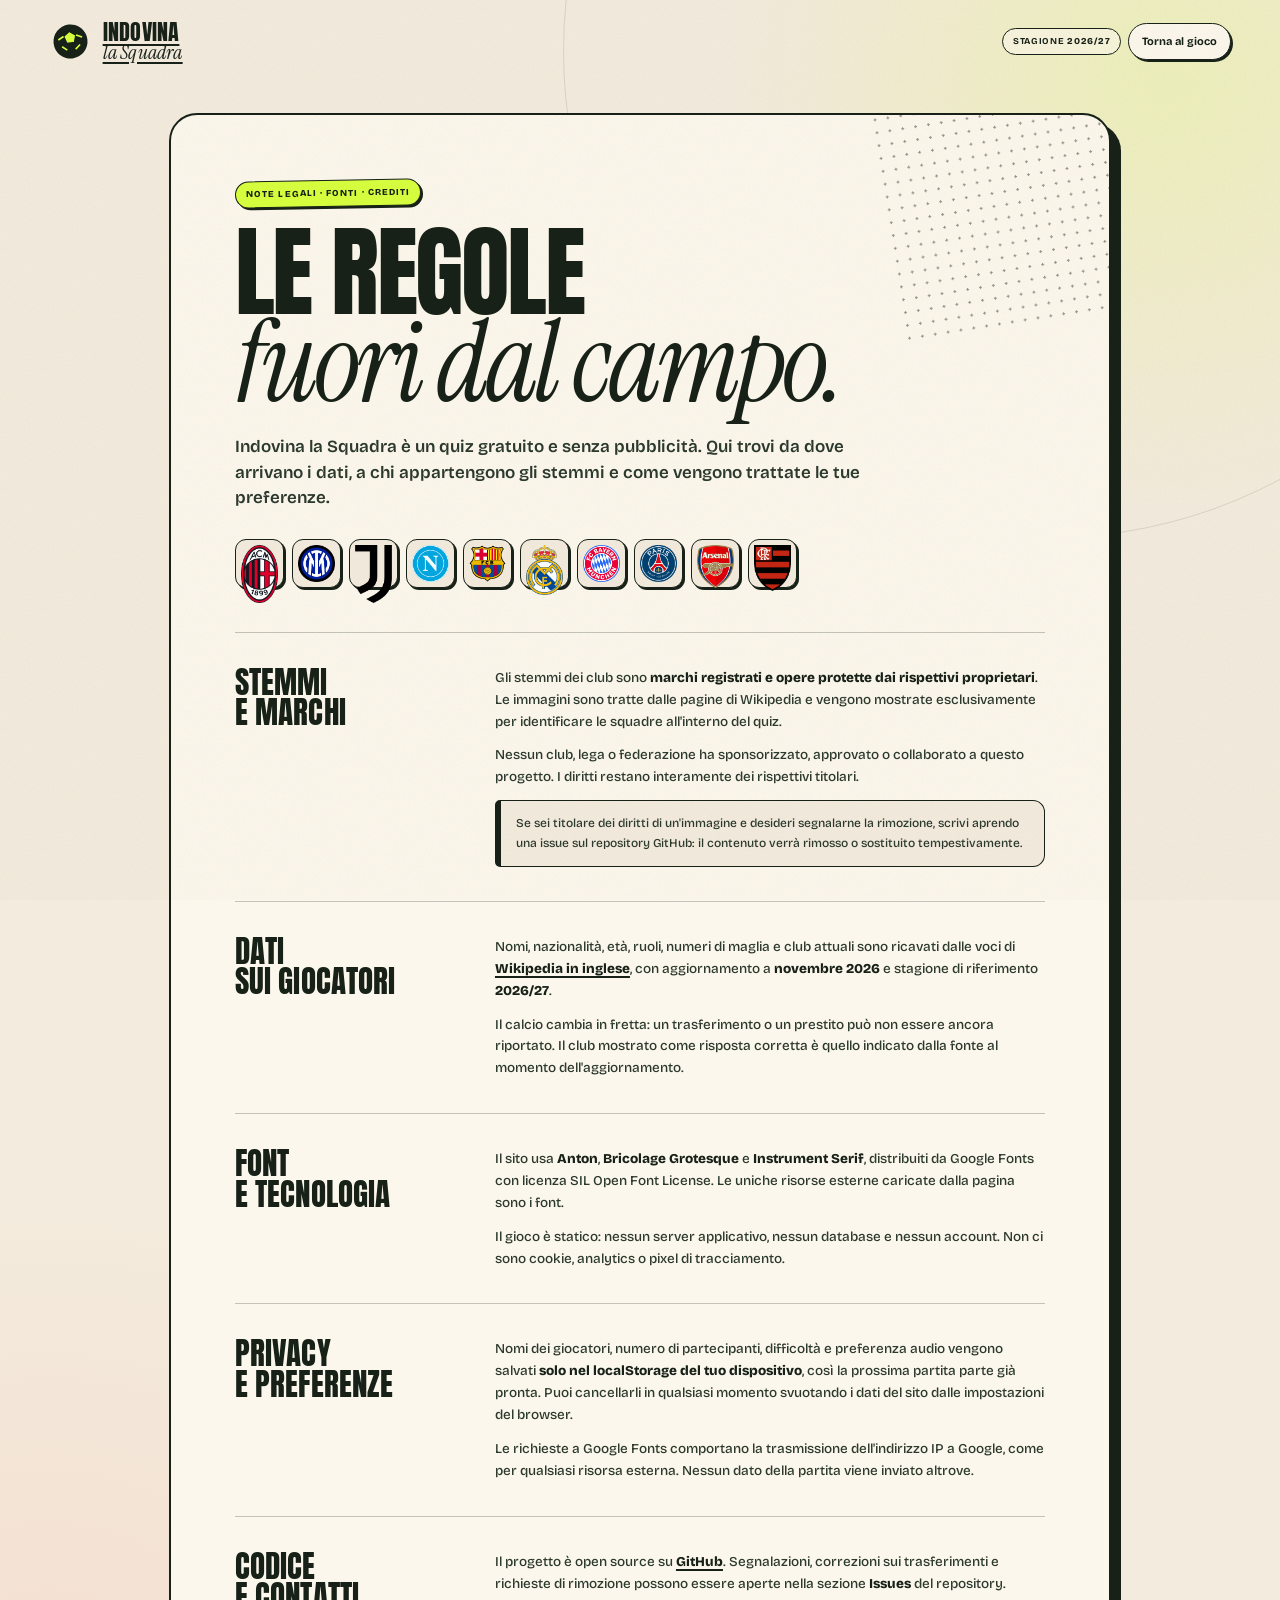
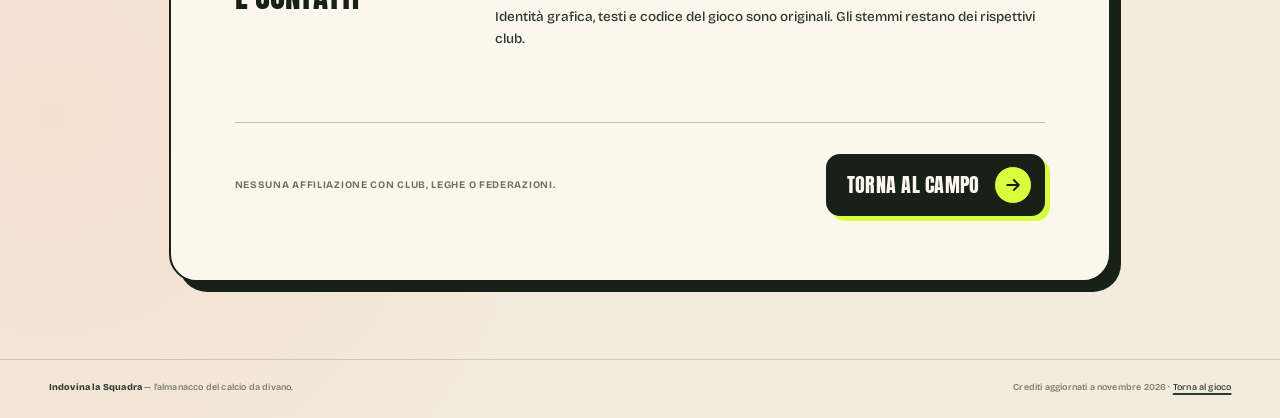
==== credits.html @ 01241806 "Rose complete, 2.901 giocatori e stemmi reali" ====
<!DOCTYPE html>
<html lang="it">
<head>
  <meta charset="utf-8">
  <meta name="viewport" content="width=device-width, initial-scale=1, viewport-fit=cover">
  <meta name="theme-color" content="#f3ebdd">
  <meta name="color-scheme" content="light">
  <meta name="description" content="Crediti, fonti e note legali di Indovina la Squadra.">
  <title>Crediti e licenze — Indovina la Squadra</title>
  <link rel="icon" href="favicon.svg" type="image/svg+xml">
  <link rel="preconnect" href="https://fonts.googleapis.com">
  <link rel="preconnect" href="https://fonts.gstatic.com" crossorigin>
  <link href="https://fonts.googleapis.com/css2?family=Anton&family=Bricolage+Grotesque:opsz,wght@12..96,400..800&family=Instrument+Serif:ital@0;1&display=swap" rel="stylesheet">
  <link rel="stylesheet" href="styles.css">
</head>
<body class="legal-page" data-screen="credits">
  <div class="app">
    <header class="topbar">
      <a class="brand" href="index.html" aria-label="Indovina la Squadra — torna al gioco">
        <span class="brand-mark" aria-hidden="true">
          <svg viewBox="0 0 48 48" fill="none">
            <circle cx="24" cy="24" r="19" fill="currentColor"/>
            <path d="M24 12.5 31 17.5 28.3 25.8H19.7L17 17.5 24 12.5Z" fill="#d8ff3e" stroke="#172117" stroke-width="1.8"/>
            <path d="m31 17.5 6.4 3.2m-3.2 8-5.5 4.5m-9.4 0L14 28.7m-3.3-8L17 17.5" stroke="#d8ff3e" stroke-width="1.8"/>
          </svg>
        </span>
        <span class="brand-wordmark">Indovina <span>la Squadra</span></span>
      </a>
      <div class="topbar-actions">
        <span class="season-chip">Stagione <strong>2026/27</strong></span>
        <a class="legal-top-link" href="index.html">Torna al gioco</a>
      </div>
    </header>

    <main class="legal-main">
      <article class="legal-sheet">
        <span class="legal-kicker">Note legali · Fonti · Crediti</span>
        <h1 class="legal-title">Le regole<br><em>fuori dal campo.</em></h1>
        <p class="legal-lede">Indovina la Squadra è un quiz gratuito e senza pubblicità. Qui trovi da dove arrivano i dati, a chi appartengono gli stemmi e come vengono trattate le tue preferenze.</p>

        <div class="legal-crests" aria-label="Alcuni degli stemmi presenti nel gioco">
          <span><img src="assets/logos/mil.png" alt="Milan" loading="lazy"></span>
          <span><img src="assets/logos/int.png" alt="Inter" loading="lazy"></span>
          <span><img src="assets/logos/juv.png" alt="Juventus" loading="lazy"></span>
          <span><img src="assets/logos/nap.png" alt="Napoli" loading="lazy"></span>
          <span><img src="assets/logos/bar.png" alt="Barcellona" loading="lazy"></span>
          <span><img src="assets/logos/rma.png" alt="Real Madrid" loading="lazy"></span>
          <span><img src="assets/logos/bay.png" alt="Bayern Monaco" loading="lazy"></span>
          <span><img src="assets/logos/psg.png" alt="Paris Saint-Germain" loading="lazy"></span>
          <span><img src="assets/logos/ars.png" alt="Arsenal" loading="lazy"></span>
          <span><img src="assets/logos/fla.png" alt="Flamengo" loading="lazy"></span>
        </div>

        <section class="legal-section">
          <h2>Stemmi<br>e marchi</h2>
          <div>
            <p>Gli stemmi dei club sono <strong>marchi registrati e opere protette dai rispettivi proprietari</strong>. Le immagini sono tratte dalle pagine di Wikipedia e vengono mostrate esclusivamente per identificare le squadre all'interno del quiz.</p>
            <p>Nessun club, lega o federazione ha sponsorizzato, approvato o collaborato a questo progetto. I diritti restano interamente dei rispettivi titolari.</p>
            <p class="legal-note">Se sei titolare dei diritti di un'immagine e desideri segnalarne la rimozione, scrivi aprendo una issue sul repository GitHub: il contenuto verrà rimosso o sostituito tempestivamente.</p>
          </div>
        </section>

        <section class="legal-section">
          <h2>Dati<br>sui giocatori</h2>
          <div>
            <p>Nomi, nazionalità, età, ruoli, numeri di maglia e club attuali sono ricavati dalle voci di <a href="https://en.wikipedia.org/" target="_blank" rel="noopener noreferrer">Wikipedia in inglese</a>, con aggiornamento a <strong>novembre 2026</strong> e stagione di riferimento <strong>2026/27</strong>.</p>
            <p>Il calcio cambia in fretta: un trasferimento o un prestito può non essere ancora riportato. Il club mostrato come risposta corretta è quello indicato dalla fonte al momento dell'aggiornamento.</p>
          </div>
        </section>

        <section class="legal-section">
          <h2>Font<br>e tecnologia</h2>
          <div>
            <p>Il sito usa <strong>Anton</strong>, <strong>Bricolage Grotesque</strong> e <strong>Instrument Serif</strong>, distribuiti da Google Fonts con licenza SIL Open Font License. Le uniche risorse esterne caricate dalla pagina sono i font.</p>
            <p>Il gioco è statico: nessun server applicativo, nessun database e nessun account. Non ci sono cookie, analytics o pixel di tracciamento.</p>
          </div>
        </section>

        <section class="legal-section">
          <h2>Privacy<br>e preferenze</h2>
          <div>
            <p>Nomi dei giocatori, numero di partecipanti, difficoltà e preferenza audio vengono salvati <strong>solo nel localStorage del tuo dispositivo</strong>, così la prossima partita parte già pronta. Puoi cancellarli in qualsiasi momento svuotando i dati del sito dalle impostazioni del browser.</p>
            <p>Le richieste a Google Fonts comportano la trasmissione dell'indirizzo IP a Google, come per qualsiasi risorsa esterna. Nessun dato della partita viene inviato altrove.</p>
          </div>
        </section>

        <section class="legal-section">
          <h2>Codice<br>e contatti</h2>
          <div>
            <p>Il progetto è open source su <a href="https://github.com/Derus000002/indovina-la-squadra" target="_blank" rel="noopener noreferrer">GitHub</a>. Segnalazioni, correzioni sui trasferimenti e richieste di rimozione possono essere aperte nella sezione <strong>Issues</strong> del repository.</p>
            <p>Identità grafica, testi e codice del gioco sono originali. Gli stemmi restano dei rispettivi club.</p>
          </div>
        </section>

        <div class="legal-back-row">
          <span class="legal-back-note">Nessuna affiliazione con club, leghe o federazioni.</span>
          <a class="primary-button legal-cta" href="index.html">
            <span>Torna al campo</span>
            <span class="button-arrow" aria-hidden="true">
              <svg viewBox="0 0 24 24" fill="none"><path d="M5 12h13M13 6l6 6-6 6" stroke="currentColor" stroke-width="2.2" stroke-linecap="round" stroke-linejoin="round"/></svg>
            </span>
          </a>
        </div>
      </article>
    </main>

    <footer class="site-footer">
      <span><strong>Indovina la Squadra</strong> — l'almanacco del calcio da divano.</span>
      <span>Crediti aggiornati a novembre 2026 · <a href="index.html">Torna al gioco</a></span>
    </footer>
  </div>
</body>
</html>
---- styles.css ----
/* =========================================================
   INDOVINA LA SQUADRA — almanacco illustrato del calcio
   ========================================================= */

:root {
  --paper: #f3ebdd;
  --paper-2: #fcf7ec;
  --paper-3: #efe4d0;
  --ink: #172117;
  --ink-soft: #2c392d;
  --muted: #6d7164;
  --lime: #d8ff3e;
  --lime-deep: #b8e326;
  --coral: #ff604d;
  --sky: #b9dcff;
  --lavender: #d8c6ff;
  --amber: #ffd36e;
  --mint: #b8efc5;
  --line: rgba(23, 33, 23, 0.16);
  --shadow: 8px 8px 0 var(--ink);
  --font-display: "Anton", "Arial Narrow", Impact, sans-serif;
  --font-body: "Bricolage Grotesque", "Trebuchet MS", sans-serif;
  --font-serif: "Instrument Serif", Georgia, serif;
  --ease-out: cubic-bezier(0.2, 0.8, 0.2, 1);
  --ease-spring: cubic-bezier(0.34, 1.56, 0.64, 1);
}

*,
*::before,
*::after {
  box-sizing: border-box;
}

html {
  scroll-behavior: smooth;
  -webkit-text-size-adjust: 100%;
}

body {
  margin: 0;
  min-width: 320px;
  min-height: 100vh;
  overflow-x: hidden;
  background:
    radial-gradient(circle at 91% 4%, rgba(216, 255, 62, 0.22), transparent 27rem),
    radial-gradient(circle at 4% 85%, rgba(255, 96, 77, 0.09), transparent 32rem),
    var(--paper);
  color: var(--ink);
  font-family: var(--font-body);
  font-size: 16px;
  line-height: 1.45;
  font-optical-sizing: auto;
  -webkit-font-smoothing: antialiased;
  text-rendering: optimizeLegibility;
}

body::before {
  content: "";
  position: fixed;
  inset: 0;
  z-index: 90;
  pointer-events: none;
  opacity: 0.15;
  mix-blend-mode: multiply;
  background-image: url("data:image/svg+xml,%3Csvg xmlns='http://www.w3.org/2000/svg' width='240' height='240'%3E%3Cfilter id='n'%3E%3CfeTurbulence type='fractalNoise' baseFrequency='.82' numOctaves='4' stitchTiles='stitch'/%3E%3C/filter%3E%3Crect width='100%25' height='100%25' filter='url(%23n)' opacity='.52'/%3E%3C/svg%3E");
}

body::after {
  content: "";
  position: fixed;
  z-index: 0;
  width: min(76vw, 1050px);
  aspect-ratio: 1;
  top: -34vw;
  right: -20vw;
  border: 1.5px solid rgba(23, 33, 23, 0.11);
  border-radius: 50%;
  pointer-events: none;
}

body[data-screen="game"] .site-footer,
body[data-screen="handoff"] .site-footer,
body[data-screen="summary"] .site-footer {
  display: none;
}

::selection {
  background: var(--lime);
  color: var(--ink);
}

button,
input {
  font: inherit;
  color: inherit;
}

button {
  cursor: pointer;
  -webkit-tap-highlight-color: transparent;
  touch-action: manipulation;
}

button:focus-visible,
input:focus-visible,
a:focus-visible,
[tabindex="0"]:focus-visible {
  outline: 3px solid var(--coral);
  outline-offset: 3px;
}

button:disabled {
  cursor: default;
}

h1,
h2,
h3,
p {
  margin: 0;
}

a {
  color: inherit;
  text-decoration-thickness: 1.5px;
  text-underline-offset: 3px;
}

svg {
  display: block;
}

.sr-only {
  position: absolute !important;
  width: 1px;
  height: 1px;
  padding: 0;
  margin: -1px;
  overflow: hidden;
  clip: rect(0, 0, 0, 0);
  white-space: nowrap;
  border: 0;
}

.app {
  position: relative;
  z-index: 1;
  display: flex;
  flex-direction: column;
  min-height: 100vh;
}

.main {
  flex: 1;
  width: 100%;
  max-width: 1380px;
  margin: 0 auto;
  padding: 0 clamp(18px, 3.8vw, 54px) 38px;
}

/* ---------------------------------------------------------
   TOP BAR
   --------------------------------------------------------- */

.topbar {
  width: 100%;
  max-width: 1380px;
  margin: 0 auto;
  padding: 20px clamp(18px, 3.8vw, 54px) 16px;
  display: flex;
  align-items: center;
  justify-content: space-between;
  gap: 18px;
}

.brand {
  display: inline-flex;
  align-items: center;
  gap: 11px;
  padding: 0;
  border: 0;
  background: none;
  text-align: left;
}

.brand-mark {
  width: 43px;
  height: 43px;
  color: var(--ink);
  transform: rotate(-7deg);
  transition: transform 0.35s var(--ease-spring);
}

.brand:hover .brand-mark {
  transform: rotate(5deg) scale(1.05);
}

.brand-wordmark {
  display: flex;
  flex-direction: column;
  font-family: var(--font-display);
  font-size: 22px;
  line-height: 0.9;
  letter-spacing: 0.01em;
  text-transform: uppercase;
}

.brand-wordmark span {
  margin-top: 2px;
  font-family: var(--font-serif);
  font-size: 20px;
  font-style: italic;
  font-weight: 400;
  letter-spacing: 0.01em;
  text-transform: none;
}

.topbar-actions {
  display: flex;
  align-items: center;
  gap: 7px;
}

.season-chip {
  padding: 6px 10px;
  border: 1.5px solid var(--ink);
  border-radius: 999px;
  background: rgba(252, 247, 236, 0.6);
  font-size: 9px;
  font-weight: 700;
  letter-spacing: 0.08em;
  text-transform: uppercase;
  white-space: nowrap;
}

.season-chip strong {
  font-weight: 800;
}

.icon-button,
.sound-button {
  min-height: 37px;
  border: 1.5px solid var(--ink);
  border-radius: 999px;
  background: var(--paper-2);
  box-shadow: 2px 2px 0 var(--ink);
  display: inline-flex;
  align-items: center;
  justify-content: center;
  gap: 6px;
  padding: 7px 11px;
  font-size: 11px;
  font-weight: 700;
  transition: transform 0.18s var(--ease-out), box-shadow 0.18s var(--ease-out), background 0.18s;
}

.icon-button:hover,
.sound-button:hover {
  background: var(--lime);
  transform: translate(-1px, -1px);
  box-shadow: 3px 3px 0 var(--ink);
}

.icon-button:active,
.sound-button:active {
  transform: translate(1px, 1px);
  box-shadow: 1px 1px 0 var(--ink);
}

.icon-button svg,
.sound-icon svg {
  width: 19px;
  height: 19px;
}

.sound-icon {
  display: inline-flex;
}

.sound-slash {
  display: none;
}

.sound-button.is-muted {
  color: var(--muted);
  background: var(--paper-3);
}

.sound-button.is-muted .sound-waves {
  display: none;
}

.sound-button.is-muted .sound-slash {
  display: block;
}

/* ---------------------------------------------------------
   SCREENS
   --------------------------------------------------------- */

.screen {
  display: none;
}

.screen.is-active {
  display: block;
  animation: screenIn 0.42s var(--ease-out) both;
}

/* ---------------------------------------------------------
   SETUP / HERO
   --------------------------------------------------------- */

.setup-grid {
  display: grid;
  grid-template-columns: minmax(0, 1fr) minmax(440px, 505px);
  gap: clamp(36px, 5.5vw, 88px);
  align-items: start;
  padding-top: clamp(8px, 2.6vh, 30px);
}

.hero {
  min-width: 0;
  padding-top: 2px;
}

.hero-kicker {
  display: flex;
  align-items: center;
  flex-wrap: wrap;
  gap: 9px;
  margin-bottom: clamp(20px, 3vh, 34px);
  font-size: 10px;
  font-weight: 800;
  line-height: 1.2;
  letter-spacing: 0.14em;
  text-transform: uppercase;
}

.live-dot {
  width: 8px;
  height: 8px;
  flex: none;
  border: 1px solid var(--ink);
  border-radius: 50%;
  background: var(--coral);
  box-shadow: 0 0 0 4px rgba(255, 96, 77, 0.16);
  animation: livePulse 2.2s ease-in-out infinite;
}

.hero-edition {
  margin-left: 4px;
  padding: 4px 6px;
  border-radius: 4px;
  background: var(--ink);
  color: var(--paper);
  font-size: 8px;
  letter-spacing: 0.11em;
}

.hero-title {
  position: relative;
  z-index: 1;
  font-family: var(--font-display);
  font-size: clamp(68px, 9.2vw, 145px);
  font-weight: 400;
  line-height: 0.79;
  letter-spacing: -0.018em;
  text-transform: uppercase;
}

.hero-line {
  display: block;
  width: fit-content;
}

.hero-line--two {
  margin-left: clamp(8px, 1.7vw, 24px);
}

.hero-line em {
  position: relative;
  display: inline-block;
  margin-right: 0.04em;
  font-family: var(--font-serif);
  font-size: 0.58em;
  font-style: italic;
  font-weight: 400;
  line-height: 0.7;
  letter-spacing: -0.045em;
  text-transform: lowercase;
  transform: rotate(-5deg) translateY(-0.04em);
}

.highlight-word {
  position: relative;
  z-index: 0;
  display: inline-block;
}

.highlight-word::after {
  content: "";
  position: absolute;
  z-index: -1;
  left: -0.02em;
  right: -0.05em;
  bottom: 0.015em;
  height: 0.21em;
  border-radius: 2px;
  background: var(--lime);
  transform: rotate(-1.2deg);
}

.hero-desc {
  max-width: 590px;
  margin-top: clamp(25px, 3.7vh, 42px);
  color: var(--ink-soft);
  font-size: clamp(16px, 1.35vw, 19px);
  line-height: 1.48;
  text-wrap: pretty;
}

.hero-desc strong {
  font-weight: 800;
  color: var(--ink);
  background: linear-gradient(transparent 62%, rgba(216, 255, 62, 0.75) 0);
}

.hero-collage {
  position: relative;
  display: flex;
  align-items: center;
  gap: clamp(14px, 2.5vw, 30px);
  min-height: 338px;
  margin-top: clamp(32px, 4.5vh, 54px);
}

.sticker-stack {
  position: relative;
  flex: none;
  width: clamp(280px, 26vw, 328px);
  height: 326px;
}

.stack-card {
  position: absolute;
  width: 198px;
  filter: drop-shadow(0 16px 18px rgba(23, 33, 23, 0.09));
}

.stack-card .player-sticker {
  box-shadow: 5px 5px 0 var(--ink);
  border-radius: 14px;
}

.stack-card--back-left {
  z-index: 1;
  top: 49px;
  left: 0;
  width: 157px;
  transform: rotate(-9deg);
  animation: floatBackLeft 7.5s ease-in-out infinite;
}

.stack-card--back-right {
  z-index: 2;
  top: 5px;
  right: 0;
  width: 148px;
  transform: rotate(10deg);
  animation: floatBackRight 8.5s ease-in-out infinite;
}

.stack-card--front {
  z-index: 3;
  top: 25px;
  left: 77px;
  width: 202px;
  transform: rotate(4deg);
  animation: floatFront 6.5s ease-in-out infinite;
}

.stack-card .sticker-meta {
  display: none;
}

.hero-collage-side {
  display: flex;
  flex-direction: column;
  align-items: flex-start;
  gap: 16px;
  min-width: 0;
}

.scribble-sticker {
  display: flex;
  align-items: center;
  gap: 9px;
  padding: 9px 12px;
  border: 2px solid var(--ink);
  border-radius: 10px;
  background: var(--lime);
  box-shadow: 4px 4px 0 var(--ink);
  font-size: 10px;
  font-weight: 700;
  line-height: 1.15;
  letter-spacing: 0.02em;
  text-transform: uppercase;
  transform: rotate(-2.5deg);
}

.scribble-time {
  font-family: var(--font-display);
  font-size: 28px;
  font-weight: 400;
  line-height: 0.8;
  color: var(--ink);
}

.hero-quote {
  position: relative;
  max-width: 235px;
  padding-left: 17px;
  border-left: 1.5px solid var(--ink);
}

.quote-mark {
  position: absolute;
  top: -7px;
  left: 2px;
  font-family: var(--font-serif);
  font-size: 26px;
  line-height: 1;
}

.hero-quote p {
  font-family: var(--font-serif);
  font-size: 21px;
  font-style: italic;
  line-height: 1.08;
  letter-spacing: -0.01em;
}

.hero-counts {
  display: flex;
  flex-wrap: wrap;
  gap: 14px 17px;
  margin-top: 2px;
}

.hero-counts div {
  display: flex;
  flex-direction: column;
  gap: 1px;
}

.hero-counts strong {
  font-family: var(--font-display);
  font-size: 25px;
  font-weight: 400;
  line-height: 0.9;
}

.hero-counts span {
  color: var(--muted);
  font-size: 8px;
  font-weight: 700;
  letter-spacing: 0.13em;
  text-transform: uppercase;
}

/* ---------------------------------------------------------
   TICKET / SETUP FORM
   --------------------------------------------------------- */

.ticket-shell {
  position: relative;
  padding-top: 18px;
  max-width: 505px;
  justify-self: end;
  width: 100%;
}

.ticket-ribbon {
  position: absolute;
  z-index: 5;
  top: 0;
  left: 25px;
  padding: 6px 12px;
  border: 2px solid var(--ink);
  border-radius: 4px;
  background: var(--lime);
  box-shadow: 3px 3px 0 var(--ink);
  font-size: 9px;
  font-weight: 800;
  letter-spacing: 0.12em;
  line-height: 1;
  text-transform: uppercase;
  transform: rotate(-2.6deg);
}

.tape {
  position: absolute;
  z-index: 6;
  top: 18px;
  right: 23px;
  width: 75px;
  height: 23px;
  opacity: 0.82;
  background: repeating-linear-gradient(
    45deg,
    rgba(216, 198, 255, 0.92) 0 5px,
    rgba(245, 237, 255, 0.78) 5px 10px
  );
  transform: rotate(5deg);
  clip-path: polygon(3% 0, 100% 6%, 97% 100%, 0 94%);
}

.ticket {
  position: relative;
  overflow: hidden;
  border: 2px solid var(--ink);
  border-radius: 22px;
  background: var(--paper-2);
  box-shadow: 10px 10px 0 var(--ink);
}

.ticket-head {
  display: flex;
  justify-content: space-between;
  align-items: center;
  gap: 14px;
  padding: 17px 24px 16px;
  background: var(--ink);
  color: var(--paper-2);
}

.ticket-overline {
  display: block;
  color: var(--lime);
  font-size: 8px;
  font-weight: 800;
  letter-spacing: 0.18em;
  line-height: 1;
  text-transform: uppercase;
}

.ticket-title {
  display: block;
  margin-top: 3px;
  font-family: var(--font-display);
  font-size: 27px;
  line-height: 0.95;
  letter-spacing: 0.01em;
  text-transform: uppercase;
}

.ticket-serial {
  display: flex;
  flex-direction: column;
  align-items: flex-end;
  gap: 5px;
  color: rgba(252, 247, 236, 0.72);
  font-size: 8px;
  font-weight: 700;
  letter-spacing: 0.08em;
  text-align: right;
  text-transform: uppercase;
}

.ticket-serial b {
  color: var(--paper-2);
  font-weight: 800;
}

.mini-barcode {
  width: 78px;
  height: 23px;
  color: var(--lime);
}

.setup-form {
  padding: 20px 24px 16px;
}

.ticket-section {
  margin-bottom: 17px;
}

.ticket-section:last-of-type {
  margin-bottom: 0;
}

.count-section {
  display: flex;
  align-items: center;
  justify-content: space-between;
  gap: 14px;
  padding: 12px 14px;
  border: 1.5px solid var(--line);
  border-radius: 13px;
  background: var(--paper);
}

.field-label {
  display: block;
  font-size: 10px;
  font-weight: 800;
  letter-spacing: 0.1em;
  line-height: 1.2;
  text-transform: uppercase;
}

.field-hint {
  margin-top: 4px;
  color: var(--muted);
  font-size: 11px;
  line-height: 1.3;
}

.field-heading {
  display: flex;
  align-items: baseline;
  justify-content: space-between;
  gap: 10px;
  margin-bottom: 8px;
}

.field-note {
  color: var(--muted);
  font-size: 9px;
  font-weight: 600;
  line-height: 1.2;
  text-align: right;
}

.stepper {
  display: flex;
  align-items: center;
  gap: 8px;
  flex: none;
}

.stepper-btn {
  display: grid;
  place-items: center;
  width: 35px;
  height: 35px;
  border: 1.5px solid var(--ink);
  border-radius: 9px;
  background: var(--paper-2);
  box-shadow: 2px 2px 0 var(--ink);
  font-family: var(--font-body);
  font-size: 21px;
  font-weight: 500;
  line-height: 1;
  transition: transform 0.15s, box-shadow 0.15s, background 0.15s;
}

.stepper-btn:hover {
  background: var(--lime);
  transform: translate(-1px, -1px);
  box-shadow: 3px 3px 0 var(--ink);
}

.stepper-btn:active {
  transform: translate(1px, 1px);
  box-shadow: 1px 1px 0 var(--ink);
}

.stepper-btn:disabled {
  opacity: 0.34;
  box-shadow: 1px 1px 0 var(--ink);
}

.stepper-value {
  min-width: 31px;
  font-family: var(--font-display);
  font-size: 37px;
  font-weight: 400;
  line-height: 0.8;
  text-align: center;
}

.name-grid {
  display: grid;
  grid-template-columns: 1fr 1fr;
  gap: 7px;
}

.name-field {
  position: relative;
  display: block;
  min-width: 0;
}

.name-badge {
  position: absolute;
  z-index: 1;
  top: 50%;
  left: 8px;
  display: grid;
  place-items: center;
  width: 25px;
  height: 25px;
  border: 1.5px solid var(--ink);
  border-radius: 50%;
  background: var(--pc, var(--lime));
  font-family: var(--font-display);
  font-size: 11px;
  line-height: 1;
  transform: translateY(-50%);
  pointer-events: none;
}

.name-input {
  width: 100%;
  height: 40px;
  padding: 0 10px 0 40px;
  border: 1.5px solid var(--ink);
  border-radius: 9px;
  background: var(--paper);
  font-size: 13px;
  font-weight: 600;
  transition: background 0.16s, box-shadow 0.16s;
}

.name-input:hover {
  background: #f7f2e5;
}

.name-input:focus {
  outline: none;
  background: var(--paper-2);
  box-shadow: 0 0 0 3px var(--lime);
}

.name-input::placeholder {
  color: var(--muted);
  font-weight: 400;
}

.segmented {
  display: grid;
  grid-template-columns: repeat(3, 1fr);
  overflow: hidden;
  border: 1.5px solid var(--ink);
  border-radius: 10px;
  background: var(--paper);
}

.segment {
  display: flex;
  flex-direction: column;
  align-items: center;
  justify-content: center;
  gap: 1px;
  min-height: 49px;
  padding: 6px 4px;
  border: 0;
  border-right: 1.5px solid var(--line);
  background: transparent;
  transition: background 0.16s, color 0.16s;
}

.segment:last-child {
  border-right: 0;
}

.segment strong {
  font-family: var(--font-display);
  font-size: 21px;
  font-weight: 400;
  line-height: 0.9;
}

.segment span {
  font-size: 8px;
  font-weight: 700;
  letter-spacing: 0.08em;
  text-transform: uppercase;
}

.segment:hover {
  background: rgba(216, 255, 62, 0.48);
}

.segment[aria-pressed="true"] {
  background: var(--ink);
  color: var(--paper-2);
}

.segment[aria-pressed="true"] strong {
  color: var(--lime);
}

.difficulty-grid {
  display: grid;
  grid-template-columns: repeat(3, 1fr);
  gap: 7px;
}

.difficulty-card {
  display: flex;
  flex-direction: column;
  align-items: flex-start;
  gap: 3px;
  min-height: 74px;
  padding: 9px 9px 8px;
  border: 1.5px solid var(--ink);
  border-radius: 10px;
  background: var(--paper);
  text-align: left;
  transition: transform 0.15s, box-shadow 0.15s, background 0.15s;
}

.difficulty-card:hover {
  background: #f8f2e4;
  transform: translateY(-1px);
}

.difficulty-card strong {
  font-size: 13px;
  font-weight: 800;
  line-height: 1.1;
}

.difficulty-desc {
  color: var(--muted);
  font-size: 9.5px;
  font-weight: 500;
  line-height: 1.2;
}

.difficulty-bars {
  display: flex;
  gap: 2px;
  align-items: flex-end;
  height: 7px;
  margin-bottom: 2px;
}

.difficulty-bars i {
  display: block;
  width: 7px;
  border: 1px solid var(--ink);
  border-radius: 1px;
  background: transparent;
}

.difficulty-bars i:nth-child(1) {
  height: 4px;
}

.difficulty-bars i:nth-child(2) {
  height: 6px;
}

.difficulty-bars i:nth-child(3) {
  height: 8px;
}

.difficulty-card[data-difficulty="facile"] .difficulty-bars i:nth-child(1),
.difficulty-card[data-difficulty="medio"] .difficulty-bars i:nth-child(-n + 2),
.difficulty-card[data-difficulty="esperto"] .difficulty-bars i {
  background: var(--ink);
}

.difficulty-card[data-difficulty="facile"][aria-pressed="true"] {
  background: var(--sky);
}

.difficulty-card[data-difficulty="medio"][aria-pressed="true"] {
  background: var(--amber);
}

.difficulty-card[data-difficulty="esperto"][aria-pressed="true"] {
  background: var(--coral);
}

.difficulty-card[aria-pressed="true"] {
  transform: translate(-1px, -1px);
  box-shadow: 3px 3px 0 var(--ink);
}

.difficulty-card[aria-pressed="true"] .difficulty-desc {
  color: var(--ink-soft);
}

.tear-line {
  position: relative;
  margin: 18px -24px 17px;
  border-top: 1.5px dashed rgba(23, 33, 23, 0.34);
  text-align: center;
}

.tear-line span {
  position: relative;
  top: -8px;
  display: inline-block;
  padding: 0 9px;
  background: var(--paper-2);
  color: rgba(23, 33, 23, 0.48);
  font-size: 13px;
}

.start-button {
  display: flex;
  align-items: center;
  justify-content: space-between;
  gap: 16px;
  width: 100%;
  min-height: 62px;
  padding: 10px 11px 10px 18px;
  border: 2px solid var(--ink);
  border-radius: 13px;
  background: var(--ink);
  color: var(--paper-2);
  box-shadow: 5px 5px 0 var(--lime);
  text-align: left;
  transition: transform 0.2s var(--ease-out), box-shadow 0.2s var(--ease-out);
}

.start-button:hover {
  transform: translate(-2px, -2px);
  box-shadow: 8px 8px 0 var(--lime);
}

.start-button:active {
  transform: translate(1px, 1px);
  box-shadow: 3px 3px 0 var(--lime);
}

.start-button-copy {
  display: flex;
  flex-direction: column;
  gap: 2px;
}

.start-button-kicker {
  color: rgba(252, 247, 236, 0.58);
  font-size: 8px;
  font-weight: 700;
  letter-spacing: 0.13em;
  line-height: 1;
  text-transform: uppercase;
}

.start-button-label {
  font-family: var(--font-display);
  font-size: 25px;
  font-weight: 400;
  line-height: 1;
  letter-spacing: 0.015em;
  text-transform: uppercase;
}

.start-button-arrow {
  display: grid;
  place-items: center;
  width: 42px;
  height: 42px;
  flex: none;
  border: 1.5px solid var(--ink);
  border-radius: 50%;
  background: var(--lime);
  color: var(--ink);
  transition: transform 0.25s var(--ease-spring);
}

.start-button-arrow svg {
  width: 21px;
  height: 21px;
}

.start-button:hover .start-button-arrow {
  transform: translateX(3px) rotate(-4deg);
}

.setup-summary {
  display: flex;
  align-items: center;
  justify-content: space-between;
  gap: 10px;
  margin-top: 12px;
  color: var(--muted);
  font-size: 9px;
  font-weight: 600;
  letter-spacing: 0.035em;
  text-transform: uppercase;
}

.summary-season b {
  color: var(--ink-soft);
  font-weight: 800;
}

/* ---------------------------------------------------------
   TICKER
   --------------------------------------------------------- */

.ticker {
  width: 100vw;
  margin: clamp(38px, 6vh, 70px) calc(50% - 50vw) -38px;
  overflow: hidden;
  border-top: 2px solid var(--ink);
  border-bottom: 2px solid var(--ink);
  background: var(--ink);
  color: var(--paper-2);
  transform: rotate(-0.6deg);
}

.ticker-track {
  display: flex;
  width: max-content;
  animation: tickerMove 34s linear infinite;
}

.ticker:hover .ticker-track {
  animation-play-state: paused;
}

.ticker-track span {
  padding: 10px 0;
  font-family: var(--font-display);
  font-size: 13px;
  font-weight: 400;
  letter-spacing: 0.07em;
  white-space: nowrap;
  text-transform: uppercase;
}

.ticker-track b {
  padding: 0 12px;
  color: var(--lime);
  font-weight: 400;
}

/* ---------------------------------------------------------
   PLAYER STICKER (figurina)
   --------------------------------------------------------- */

.player-sticker {
  position: relative;
  container-type: inline-size;
  display: flex;
  flex-direction: column;
  width: 100%;
  aspect-ratio: 3 / 4;
  padding: 11px 17px 11px 11px;
  overflow: hidden;
  isolation: isolate;
  border: 2px solid var(--ink);
  border-radius: 16px;
  background: var(--pc, var(--sky));
  box-shadow: 7px 7px 0 var(--ink);
  color: var(--ink);
}

.player-sticker::before {
  content: "";
  position: absolute;
  inset: 0;
  z-index: -1;
  opacity: 0.58;
  background-image: radial-gradient(circle, rgba(23, 33, 23, 0.18) 0.75px, transparent 0.85px);
  background-size: 6px 6px;
  mix-blend-mode: multiply;
  pointer-events: none;
}

.player-sticker::after {
  content: "";
  position: absolute;
  z-index: -1;
  width: 64cqw;
  height: 64cqw;
  border: 1.5px solid rgba(23, 33, 23, 0.23);
  border-radius: 50%;
  top: 18%;
  left: -23%;
  pointer-events: none;
}

.sticker-edge {
  position: absolute;
  z-index: 4;
  top: 0;
  right: 0;
  bottom: 0;
  width: 10px;
  border-left: 2px solid var(--ink);
  background: linear-gradient(
    to bottom,
    var(--club-a, var(--ink)) 0 50%,
    var(--club-b, var(--paper-2)) 50% 100%
  );
}

.sticker-top {
  position: relative;
  z-index: 2;
  display: flex;
  align-items: center;
  justify-content: space-between;
  gap: 5px;
  min-width: 0;
}

.sticker-flag {
  max-width: 67%;
  overflow: hidden;
  padding: 3px 7px;
  border-radius: 999px;
  background: var(--ink);
  color: var(--paper-2);
  font-size: clamp(7px, 3.8cqw, 9.5px);
  font-weight: 700;
  line-height: 1.1;
  letter-spacing: 0.025em;
  white-space: nowrap;
  text-overflow: ellipsis;
}

.sticker-fig {
  flex: none;
  padding: 2px 4px;
  border: 1px solid var(--ink);
  border-radius: 3px;
  background: rgba(252, 247, 236, 0.47);
  font-size: clamp(6px, 3.2cqw, 8px);
  font-weight: 800;
  letter-spacing: 0.06em;
  white-space: nowrap;
}

.sticker-stage {
  position: relative;
  z-index: 1;
  display: grid;
  place-items: center;
  flex: 1;
  min-height: 0;
}

.sticker-ghost-num {
  position: absolute;
  inset: 0;
  display: grid;
  place-items: center;
  color: transparent;
  font-family: var(--font-display);
  font-size: 74cqw;
  line-height: 0.72;
  letter-spacing: -0.07em;
  -webkit-text-stroke: 1.5px rgba(23, 33, 23, 0.21);
  transform: translate(3%, 5%);
  user-select: none;
}

.sticker-initials {
  position: relative;
  z-index: 2;
  font-family: var(--font-display);
  font-size: 39cqw;
  font-weight: 400;
  line-height: 0.72;
  letter-spacing: -0.06em;
  text-indent: -0.06em;
  color: var(--ink);
  text-shadow: 3px 3px 0 rgba(252, 247, 236, 0.38);
  transform: translateY(-3%);
  user-select: none;
}

.sticker-stars {
  position: absolute;
  z-index: 3;
  bottom: 3px;
  left: 1px;
  padding: 2px 4px;
  border: 1px solid rgba(23, 33, 23, 0.7);
  border-radius: 3px;
  background: rgba(252, 247, 236, 0.55);
  font-size: clamp(7px, 3.5cqw, 10px);
  line-height: 1;
  letter-spacing: 0.09em;
}

.sticker-bottom {
  position: relative;
  z-index: 2;
  min-width: 0;
  padding-top: 6px;
  border-top: 2px solid var(--ink);
}

.sticker-first {
  overflow: hidden;
  font-family: var(--font-serif);
  font-size: clamp(10px, 5.8cqw, 17px);
  font-style: italic;
  line-height: 0.95;
  letter-spacing: -0.01em;
  white-space: nowrap;
  text-overflow: ellipsis;
}

.sticker-last {
  overflow-wrap: anywhere;
  font-family: var(--font-display);
  font-size: 13.5cqw;
  font-weight: 400;
  line-height: 0.86;
  letter-spacing: -0.025em;
  text-transform: uppercase;
}

.sticker-name--xl .sticker-last {
  font-size: 17cqw;
}

.sticker-name--lg .sticker-last {
  font-size: 14.5cqw;
}

.sticker-name--md .sticker-last {
  font-size: 12.5cqw;
}

.sticker-name--sm .sticker-last {
  font-size: 10.5cqw;
}

.sticker-meta {
  display: flex;
  align-items: center;
  justify-content: space-between;
  gap: 5px;
  margin-top: 4px;
  color: rgba(23, 33, 23, 0.76);
  font-size: clamp(6.5px, 3.4cqw, 9px);
  font-weight: 700;
  letter-spacing: 0.055em;
  line-height: 1.1;
  text-transform: uppercase;
}

.sticker-meta span:first-child {
  overflow: hidden;
  white-space: nowrap;
  text-overflow: ellipsis;
}

.sticker-meta span:last-child {
  flex: none;
}

/* ---------------------------------------------------------
   BUTTONS
   --------------------------------------------------------- */

.primary-button {
  display: inline-flex;
  align-items: center;
  justify-content: space-between;
  gap: 15px;
  min-height: 58px;
  padding: 10px 11px 10px 19px;
  border: 2px solid var(--ink);
  border-radius: 14px;
  background: var(--ink);
  color: var(--paper-2);
  box-shadow: 5px 5px 0 var(--lime);
  font-family: var(--font-display);
  font-size: 20px;
  font-weight: 400;
  line-height: 1;
  letter-spacing: 0.013em;
  text-align: left;
  text-transform: uppercase;
  transition: transform 0.2s var(--ease-out), box-shadow 0.2s var(--ease-out);
}

.primary-button:hover {
  transform: translate(-2px, -2px);
  box-shadow: 8px 8px 0 var(--lime);
}

.primary-button:active {
  transform: translate(1px, 1px);
  box-shadow: 3px 3px 0 var(--lime);
}

.button-arrow {
  display: grid;
  place-items: center;
  width: 38px;
  height: 38px;
  flex: none;
  border: 1.5px solid var(--ink);
  border-radius: 50%;
  background: var(--lime);
  color: var(--ink);
  transition: transform 0.25s var(--ease-spring);
}

.button-arrow svg {
  width: 20px;
  height: 20px;
}

.primary-button:hover .button-arrow {
  transform: translateX(3px);
}

.secondary-button {
  display: inline-flex;
  align-items: center;
  justify-content: center;
  gap: 8px;
  min-height: 50px;
  padding: 9px 16px;
  border: 1.5px solid var(--ink);
  border-radius: 12px;
  background: var(--paper-2);
  box-shadow: 3px 3px 0 var(--ink);
  font-size: 12px;
  font-weight: 800;
  letter-spacing: 0.04em;
  text-transform: uppercase;
  transition: transform 0.16s, box-shadow 0.16s, background 0.16s;
}

.secondary-button:hover {
  background: var(--lime);
  transform: translate(-1px, -1px);
  box-shadow: 4px 4px 0 var(--ink);
}

.secondary-button svg {
  width: 18px;
  height: 18px;
}

.text-button {
  min-height: 42px;
  padding: 5px 2px;
  border: 0;
  border-bottom: 1.5px solid currentColor;
  background: transparent;
  color: var(--muted);
  font-size: 11px;
  font-weight: 700;
  letter-spacing: 0.07em;
  text-transform: uppercase;
}

.text-button:hover {
  color: var(--ink);
}

.eyebrow {
  display: flex;
  align-items: center;
  gap: 8px;
  font-size: 10px;
  font-weight: 800;
  letter-spacing: 0.15em;
  text-transform: uppercase;
}

.eyebrow::before {
  content: "";
  width: 7px;
  height: 7px;
  border: 1px solid var(--ink);
  border-radius: 50%;
  background: var(--lime);
}

/* ---------------------------------------------------------
   HANDOFF (passa il telefono)
   --------------------------------------------------------- */

.stage {
  width: 100%;
  max-width: 1140px;
  margin: 0 auto;
}

.handoff-stage {
  display: grid;
  grid-template-columns: minmax(280px, 0.82fr) minmax(0, 1.18fr);
  align-items: center;
  gap: clamp(38px, 7vw, 105px);
  min-height: calc(100vh - 190px);
  padding: 26px 0 58px;
}

.handoff-visual {
  position: relative;
  display: grid;
  place-items: center;
  min-height: 440px;
}

.handoff-visual::before {
  content: "";
  position: absolute;
  width: min(33vw, 390px);
  aspect-ratio: 1;
  border-radius: 50%;
  background: repeating-radial-gradient(
    circle,
    rgba(23, 33, 23, 0.13) 0 1.5px,
    transparent 1.5px 8px
  );
  opacity: 0.8;
  transform: rotate(-12deg);
}

.handoff-visual::after {
  content: "";
  position: absolute;
  width: 280px;
  height: 280px;
  border: 1.5px solid rgba(23, 33, 23, 0.22);
  border-radius: 50%;
  transform: rotate(22deg);
}

.pass-card {
  position: relative;
  z-index: 2;
  display: flex;
  flex-direction: column;
  width: min(306px, 78vw);
  aspect-ratio: 0.78;
  overflow: hidden;
  padding: 16px 18px;
  border: 2px solid var(--ink);
  border-radius: 20px;
  background: var(--pc, var(--sky));
  box-shadow: 11px 11px 0 var(--ink);
  transform: rotate(-3.4deg);
}

.pass-card::before {
  content: "";
  position: absolute;
  inset: 0;
  z-index: -1;
  opacity: 0.65;
  background-image: radial-gradient(circle, rgba(23, 33, 23, 0.2) 0.75px, transparent 0.85px);
  background-size: 6px 6px;
}

.pass-card::after {
  content: "";
  position: absolute;
  width: 230px;
  height: 230px;
  right: -95px;
  top: 104px;
  border: 1.5px solid rgba(23, 33, 23, 0.25);
  border-radius: 50%;
}

.pass-top {
  position: relative;
  z-index: 1;
  display: flex;
  justify-content: space-between;
  align-items: center;
  font-size: 8px;
  font-weight: 800;
  letter-spacing: 0.12em;
  text-transform: uppercase;
}

.pass-top span {
  white-space: nowrap;
}

.pass-top span:first-child {
  padding: 3px 6px;
  border: 1px solid var(--ink);
  border-radius: 3px;
  background: rgba(252, 247, 236, 0.4);
}

.pass-center {
  position: relative;
  z-index: 1;
  display: grid;
  place-items: center;
  flex: 1;
}

.pass-initial {
  position: relative;
  z-index: 2;
  font-family: var(--font-display);
  font-size: 136px;
  line-height: 0.8;
  letter-spacing: -0.08em;
  text-indent: -0.08em;
  text-shadow: 4px 4px 0 rgba(252, 247, 236, 0.32);
}

.pass-ball {
  position: absolute;
  width: 62px;
  height: 62px;
  right: 6px;
  bottom: 12px;
  opacity: 0.22;
  transform: rotate(14deg);
}

.pass-bottom {
  position: relative;
  z-index: 1;
  padding-top: 10px;
  border-top: 2px solid var(--ink);
}

.pass-kicker {
  display: block;
  font-size: 8px;
  font-weight: 800;
  letter-spacing: 0.14em;
  text-transform: uppercase;
}

.pass-name {
  display: block;
  overflow: hidden;
  margin-top: 2px;
  font-family: var(--font-display);
  font-size: 42px;
  font-weight: 400;
  line-height: 0.88;
  letter-spacing: -0.015em;
  text-overflow: ellipsis;
  text-transform: uppercase;
  white-space: nowrap;
}

.pass-facts {
  display: flex;
  gap: 9px;
  margin-top: 7px;
  font-size: 8px;
  font-weight: 700;
  letter-spacing: 0.08em;
  text-transform: uppercase;
}

.pass-note {
  position: absolute;
  z-index: 3;
  right: 2%;
  bottom: 12%;
  padding: 6px 10px;
  border: 2px solid var(--ink);
  border-radius: 4px;
  background: var(--coral);
  box-shadow: 3px 3px 0 var(--ink);
  font-size: 8px;
  font-weight: 900;
  letter-spacing: 0.11em;
  line-height: 1.15;
  text-align: center;
  text-transform: uppercase;
  transform: rotate(8deg);
}

.handoff-copy {
  max-width: 610px;
}

.handoff-title {
  margin-top: 21px;
  font-family: var(--font-display);
  font-size: clamp(52px, 6.2vw, 84px);
  font-weight: 400;
  line-height: 0.86;
  letter-spacing: -0.018em;
  text-transform: uppercase;
  outline: none;
}

.handoff-title em {
  position: relative;
  z-index: 0;
  display: inline-block;
  font-family: var(--font-serif);
  font-size: 1.14em;
  font-style: italic;
  font-weight: 400;
  line-height: 0.78;
  letter-spacing: -0.035em;
  text-transform: none;
}

.handoff-title em::after {
  content: "";
  position: absolute;
  z-index: -1;
  right: -0.04em;
  bottom: 0.03em;
  left: -0.02em;
  height: 0.18em;
  border-radius: 1px;
  background: var(--lime);
  transform: rotate(-1deg);
}

.big-dot {
  color: var(--coral);
}

.handoff-desc {
  max-width: 480px;
  margin-top: 21px;
  color: var(--ink-soft);
  font-size: 16px;
  line-height: 1.5;
}

.turn-facts {
  display: flex;
  flex-wrap: wrap;
  gap: 6px;
  margin-top: 20px;
}

.turn-facts span {
  padding: 5px 9px;
  border: 1.5px solid var(--ink);
  border-radius: 999px;
  background: var(--paper-2);
  font-size: 9px;
  font-weight: 700;
  letter-spacing: 0.045em;
  text-transform: uppercase;
}

.turn-facts strong {
  font-weight: 900;
}

.handoff-button {
  min-width: 295px;
  margin-top: 28px;
}

.handoff-footnote {
  max-width: 450px;
  margin-top: 20px;
  color: var(--muted);
  font-size: 11px;
  line-height: 1.4;
}

.footnote-star {
  color: var(--coral);
  font-size: 13px;
}

/* ---------------------------------------------------------
   GAME
   --------------------------------------------------------- */

.game-stage {
  max-width: 1140px;
  padding: 7px 0 55px;
}

.game-meta {
  display: grid;
  grid-template-columns: minmax(0, 1fr) auto 70px;
  align-items: center;
  gap: clamp(14px, 3vw, 30px);
  margin-bottom: 25px;
}

.turn-chip {
  display: flex;
  align-items: center;
  gap: 9px;
  min-width: 0;
}

.turn-avatar {
  display: grid;
  place-items: center;
  width: 46px;
  height: 46px;
  flex: none;
  border: 2px solid var(--ink);
  border-radius: 50%;
  background: var(--pc, var(--lime));
  box-shadow: 3px 3px 0 var(--ink);
  font-family: var(--font-display);
  font-size: 21px;
  line-height: 1;
  text-transform: uppercase;
}

.turn-chip-copy {
  display: flex;
  flex-direction: column;
  min-width: 0;
  line-height: 1.05;
}

.turn-chip-label {
  color: var(--muted);
  font-size: 8px;
  font-weight: 800;
  letter-spacing: 0.13em;
  text-transform: uppercase;
}

.turn-chip strong {
  overflow: hidden;
  max-width: 190px;
  font-family: var(--font-display);
  font-size: 21px;
  font-weight: 400;
  letter-spacing: 0.005em;
  text-overflow: ellipsis;
  text-transform: uppercase;
  white-space: nowrap;
}

.turn-score {
  flex: none;
  margin-left: 3px;
  padding: 5px 8px;
  border: 1px solid var(--ink);
  border-radius: 999px;
  background: var(--ink);
  color: var(--lime);
  font-size: 10px;
  font-weight: 800;
  letter-spacing: 0.025em;
  line-height: 1;
  white-space: nowrap;
}

.turn-score.is-bumping {
  animation: scoreBump 0.42s var(--ease-spring);
}

.progress-block {
  display: flex;
  flex-direction: column;
  align-items: center;
  gap: 6px;
  min-width: 120px;
}

.progress-dots {
  display: flex;
  gap: 4px;
}

.progress-dot {
  width: clamp(13px, 1.8vw, 22px);
  height: 5px;
  border: 1px solid rgba(23, 33, 23, 0.24);
  border-radius: 99px;
  background: rgba(23, 33, 23, 0.1);
  transition: background 0.22s, border-color 0.22s, transform 0.22s;
}

.progress-dot.is-active {
  border-color: var(--ink);
  background: var(--ink);
  transform: scaleY(1.35);
}

.progress-dot.is-correct {
  border-color: var(--ink);
  background: var(--lime);
}

.progress-dot.is-wrong {
  border-color: var(--ink);
  background: var(--coral);
}

.progress-text {
  color: var(--muted);
  font-size: 8px;
  font-weight: 800;
  letter-spacing: 0.11em;
  text-transform: uppercase;
  white-space: nowrap;
}

.timer-dial {
  --timer-angle: 360deg;
  position: relative;
  display: grid;
  place-items: center;
  width: 66px;
  height: 66px;
  flex: none;
  border: 2px solid var(--ink);
  border-radius: 50%;
  background: conic-gradient(var(--ink) var(--timer-angle), rgba(23, 33, 23, 0.12) 0);
  box-shadow: 4px 4px 0 var(--ink);
}

.timer-dial::before {
  content: "";
  position: absolute;
  inset: 5px;
  border: 1.5px solid var(--ink);
  border-radius: 50%;
  background: var(--paper-2);
}

.timer-inner {
  position: relative;
  z-index: 1;
  display: flex;
  flex-direction: column;
  align-items: center;
  line-height: 0.8;
}

.timer-inner strong {
  font-family: var(--font-display);
  font-size: 25px;
  font-weight: 400;
  line-height: 1;
}

.timer-inner small {
  margin-top: 2px;
  color: var(--muted);
  font-size: 6px;
  font-weight: 800;
  letter-spacing: 0.15em;
  text-transform: uppercase;
}

.timer-dial.is-urgent {
  background: conic-gradient(var(--coral) var(--timer-angle), rgba(23, 33, 23, 0.12) 0);
  animation: timerPulse 0.85s ease-in-out infinite;
}

.game-grid {
  display: grid;
  grid-template-columns: minmax(250px, 327px) minmax(0, 1fr);
  align-items: center;
  gap: clamp(27px, 4.2vw, 58px);
}

.game-sticker {
  position: relative;
  width: 100%;
  transform: rotate(-1.7deg);
}

.game-sticker .player-sticker {
  box-shadow: 10px 10px 0 var(--ink);
  border-radius: 17px;
}

.question-panel {
  position: relative;
  min-width: 0;
  padding: clamp(19px, 2.7vw, 31px);
  border: 2px solid var(--ink);
  border-radius: 22px;
  background: var(--paper-2);
  box-shadow: 9px 9px 0 var(--ink);
}

.question-panel-head {
  display: flex;
  align-items: center;
  justify-content: space-between;
  gap: 10px;
}

.question-tag {
  display: inline-flex;
  align-items: center;
  padding: 5px 10px;
  border: 1.5px solid var(--ink);
  border-radius: 999px;
  background: var(--lime);
  box-shadow: 2px 2px 0 var(--ink);
  font-size: 9px;
  font-weight: 900;
  letter-spacing: 0.13em;
  line-height: 1;
  text-transform: uppercase;
  transform: rotate(-1deg);
}

.streak-chip {
  display: inline-flex;
  align-items: center;
  gap: 4px;
  padding: 5px 9px;
  border: 1.5px solid var(--ink);
  border-radius: 999px;
  background: var(--amber);
  font-size: 8px;
  font-weight: 800;
  letter-spacing: 0.07em;
  line-height: 1;
  text-transform: uppercase;
  animation: chipIn 0.35s var(--ease-spring);
}

.streak-chip[hidden] {
  display: none;
}

.question-title {
  margin: clamp(15px, 2.2vh, 24px) 0 clamp(17px, 2.4vh, 25px);
  font-family: var(--font-display);
  font-size: clamp(28px, 3.1vw, 41px);
  font-weight: 400;
  line-height: 0.94;
  letter-spacing: -0.014em;
  text-transform: uppercase;
  text-wrap: balance;
  outline: none;
}

.question-title em {
  font-family: var(--font-serif);
  font-size: 1.16em;
  font-style: italic;
  font-weight: 400;
  line-height: 0.8;
  letter-spacing: -0.03em;
  text-transform: none;
  white-space: nowrap;
}

.answers {
  display: grid;
  grid-template-columns: 1fr 1fr;
  gap: 9px;
}

.answer {
  position: relative;
  display: flex;
  align-items: center;
  gap: 10px;
  min-width: 0;
  min-height: 71px;
  padding: 9px 28px 9px 9px;
  overflow: hidden;
  border: 1.7px solid var(--ink);
  border-radius: 13px;
  background: var(--paper);
  box-shadow: 4px 4px 0 var(--ink);
  text-align: left;
  transition:
    transform 0.16s var(--ease-out),
    box-shadow 0.16s var(--ease-out),
    background 0.16s;
  animation: answerIn 0.38s var(--ease-out) both;
}

.answer:hover:not(.is-muted):not(.is-correct):not(.is-wrong) {
  background: #f8ffd9;
  transform: translate(-2px, -2px);
  box-shadow: 6px 6px 0 var(--ink);
}

.answer:active:not(.is-muted):not(.is-correct):not(.is-wrong) {
  transform: translate(1px, 1px);
  box-shadow: 2px 2px 0 var(--ink);
}

.answer-copy {
  display: flex;
  flex-direction: column;
  min-width: 0;
  line-height: 1.1;
}

.answer-name {
  overflow-wrap: anywhere;
  font-size: clamp(14px, 1.25vw, 17px);
  font-weight: 800;
  line-height: 1.05;
  letter-spacing: -0.015em;
}

.answer-league {
  overflow: hidden;
  margin-top: 3px;
  color: var(--muted);
  font-size: 7.5px;
  font-weight: 700;
  letter-spacing: 0.09em;
  white-space: nowrap;
  text-overflow: ellipsis;
  text-transform: uppercase;
}

.answer-key {
  position: absolute;
  top: 50%;
  right: 7px;
  display: grid;
  place-items: center;
  width: 18px;
  height: 18px;
  border: 1px solid rgba(23, 33, 23, 0.44);
  border-radius: 50%;
  color: var(--muted);
  font-size: 8px;
  font-weight: 800;
  line-height: 1;
  transform: translateY(-50%);
}

.answer.is-correct {
  background: var(--lime);
  border-color: var(--ink);
  box-shadow: 4px 4px 0 var(--ink);
}

.answer.is-wrong {
  background: var(--coral);
  animation: answerShake 0.42s var(--ease-out) both;
}

.answer.is-correct .answer-key,
.answer.is-wrong .answer-key {
  border-color: var(--ink);
  background: var(--ink);
  color: var(--paper-2);
  font-size: 11px;
}

.answer.is-muted {
  opacity: 0.4;
  box-shadow: 2px 2px 0 var(--ink);
}

.answer.is-muted .crest {
  filter: saturate(0.45);
}

.answers.is-locked .answer {
  pointer-events: none;
}

.key-hint {
  display: flex;
  align-items: center;
  justify-content: space-between;
  gap: 12px;
  margin-top: 16px;
  color: var(--muted);
  font-size: 8px;
  font-weight: 700;
  letter-spacing: 0.08em;
  text-transform: uppercase;
}

.key-hint span {
  display: inline-flex;
  align-items: center;
  gap: 4px;
}

kbd {
  display: inline-grid;
  place-items: center;
  min-width: 17px;
  height: 17px;
  padding: 0 3px;
  border: 1px solid rgba(23, 33, 23, 0.36);
  border-radius: 4px;
  background: var(--paper);
  color: var(--ink-soft);
  font-family: var(--font-body);
  font-size: 8px;
  font-weight: 800;
  line-height: 1;
}

.key-hint-time {
  white-space: nowrap;
}

/* ---------------------------------------------------------
   CLUB CREST
   --------------------------------------------------------- */

.crest {
  position: relative;
  display: block;
  width: 37px;
  height: 43px;
  flex: none;
  filter: drop-shadow(1.5px 1.5px 0 rgba(23, 33, 23, 0.85));
}

.crest::before {
  content: "";
  position: absolute;
  inset: 0;
  background: var(--ink);
  clip-path: polygon(50% 0, 100% 13%, 94% 66%, 50% 100%, 6% 66%, 0 13%);
}

.crest-inner {
  position: absolute;
  inset: 1.8px;
  display: grid;
  place-items: center;
  overflow: hidden;
  background:
    linear-gradient(135deg, var(--club-a) 0 49.7%, var(--club-b) 50% 100%);
  clip-path: polygon(50% 0, 100% 13%, 94% 66%, 50% 100%, 6% 66%, 0 13%);
}

.crest-code {
  position: relative;
  z-index: 1;
  padding: 2px 3px;
  border: 1px solid rgba(23, 33, 23, 0.75);
  border-radius: 2px;
  background: rgba(252, 247, 236, 0.93);
  color: var(--ink);
  font-size: 7px;
  font-weight: 900;
  letter-spacing: -0.02em;
  line-height: 1;
  white-space: nowrap;
}

.crest--small {
  width: 27px;
  height: 32px;
}

.crest--small .crest-code {
  padding: 1px 2px;
  font-size: 5.5px;
}

.crest--large {
  width: 46px;
  height: 53px;
}

.crest--large .crest-code {
  font-size: 8px;
}

/* Real club crests sit on a small paper tile so colourful and
   transparent logos read equally well against the answers. */

.club-badge {
  display: grid;
  place-items: center;
  flex: none;
  width: 42px;
  height: 42px;
  padding: 4px;
  overflow: hidden;
  border: 1.6px solid var(--ink);
  border-radius: 10px;
  background:
    radial-gradient(circle at 50% 38%, rgba(255, 255, 255, 0.8), transparent 70%),
    var(--paper-2);
  box-shadow: 2px 2px 0 var(--ink);
}

.club-badge img {
  display: block;
  width: 100%;
  height: 100%;
  object-fit: contain;
}

.club-badge--large {
  width: 49px;
  height: 49px;
  padding: 5px;
  border-width: 2px;
  border-radius: 12px;
  box-shadow: 2.5px 2.5px 0 var(--ink);
}

.answer.is-muted .club-badge {
  filter: saturate(0.45);
}

/* ---------------------------------------------------------
   FEEDBACK SHEET
   --------------------------------------------------------- */

.feedback {
  position: fixed;
  z-index: 85;
  left: 50%;
  bottom: max(14px, env(safe-area-inset-bottom));
  width: min(1080px, calc(100vw - 28px));
  overflow: hidden;
  padding: 17px 20px 20px;
  border: 2px solid var(--ink);
  border-radius: 20px;
  background: var(--lime);
  box-shadow: 0 18px 55px rgba(23, 33, 23, 0.23), 7px 7px 0 var(--ink);
  transform: translateX(-50%);
  animation: feedbackUp 0.36s var(--ease-out) both;
}

.feedback[hidden] {
  display: none;
}

.feedback.is-wrong {
  background: var(--coral);
}

.feedback-main {
  display: grid;
  grid-template-columns: minmax(0, 1.2fr) minmax(160px, 0.75fr) auto auto;
  align-items: center;
  gap: clamp(14px, 2.5vw, 30px);
}

.feedback-status {
  min-width: 0;
}

.feedback-kicker {
  display: block;
  margin-bottom: 3px;
  font-size: 8px;
  font-weight: 900;
  letter-spacing: 0.15em;
  line-height: 1;
  text-transform: uppercase;
}

.feedback-title {
  display: block;
  font-family: var(--font-display);
  font-size: clamp(31px, 3.2vw, 41px);
  font-weight: 400;
  line-height: 0.9;
  letter-spacing: -0.01em;
  text-transform: uppercase;
}

.feedback-sub {
  display: block;
  max-width: 440px;
  margin-top: 4px;
  font-size: 11px;
  font-weight: 500;
  line-height: 1.3;
}

.feedback-answer {
  display: flex;
  align-items: center;
  gap: 9px;
  min-width: 0;
  padding-left: clamp(14px, 2vw, 23px);
  border-left: 1.5px solid rgba(23, 33, 23, 0.3);
}

.feedback-answer-copy {
  min-width: 0;
  line-height: 1.12;
}

.feedback-answer-label {
  display: block;
  margin-bottom: 2px;
  font-size: 7.5px;
  font-weight: 800;
  letter-spacing: 0.1em;
  text-transform: uppercase;
}

.feedback-club {
  overflow: hidden;
  font-size: 16px;
  font-weight: 800;
  line-height: 1.05;
  letter-spacing: -0.015em;
  text-overflow: ellipsis;
  white-space: nowrap;
}

.feedback-points {
  display: flex;
  flex-direction: column;
  align-items: flex-end;
  min-width: 95px;
  line-height: 0.9;
  text-align: right;
}

.feedback-points strong {
  font-family: var(--font-display);
  font-size: clamp(38px, 4vw, 53px);
  font-weight: 400;
  letter-spacing: -0.03em;
  white-space: nowrap;
}

.feedback-points span {
  margin-top: 3px;
  font-size: 7.5px;
  font-weight: 800;
  letter-spacing: 0.08em;
  text-transform: uppercase;
}

.feedback-next {
  display: flex;
  align-items: center;
  justify-content: center;
  gap: 7px;
  min-height: 44px;
  padding: 8px 10px 8px 14px;
  border: 1.5px solid var(--ink);
  border-radius: 10px;
  background: var(--ink);
  color: var(--paper-2);
  box-shadow: 3px 3px 0 rgba(252, 247, 236, 0.4);
  font-size: 11px;
  font-weight: 800;
  letter-spacing: 0.06em;
  text-transform: uppercase;
  white-space: nowrap;
  transition: transform 0.16s, box-shadow 0.16s;
}

.feedback-next:hover {
  transform: translate(-1px, -1px);
  box-shadow: 4px 4px 0 rgba(252, 247, 236, 0.4);
}

.feedback-next .button-arrow {
  width: 26px;
  height: 26px;
  box-shadow: none;
}

.feedback-next .button-arrow svg {
  width: 15px;
  height: 15px;
}

.feedback-progress {
  position: absolute;
  right: 0;
  bottom: 0;
  left: 0;
  height: 4px;
  background: rgba(23, 33, 23, 0.16);
}

.feedback-progress i {
  display: block;
  width: 100%;
  height: 100%;
  background: var(--ink);
  transform-origin: left;
  animation: feedbackProgress var(--feedback-time, 2600ms) linear forwards;
}

/* ---------------------------------------------------------
   TURN SUMMARY
   --------------------------------------------------------- */

.summary-stage {
  max-width: 1140px;
  padding: 10px 0 58px;
}

.summary-head {
  margin-bottom: clamp(24px, 3.6vh, 38px);
}

.summary-title {
  margin-top: 13px;
  font-family: var(--font-display);
  font-size: clamp(48px, 6.5vw, 88px);
  font-weight: 400;
  line-height: 0.84;
  letter-spacing: -0.015em;
  text-transform: uppercase;
  outline: none;
}

.summary-title em {
  font-family: var(--font-serif);
  font-size: 1.1em;
  font-style: italic;
  font-weight: 400;
  line-height: 0.76;
  letter-spacing: -0.035em;
  text-transform: none;
}

.summary-desc {
  margin-top: 12px;
  color: var(--ink-soft);
  font-size: 15px;
}

.summary-grid {
  display: grid;
  grid-template-columns: minmax(0, 1fr) minmax(365px, 440px);
  align-items: start;
  gap: clamp(20px, 3vw, 34px);
}

.summary-left {
  display: flex;
  flex-direction: column;
  gap: 15px;
  min-width: 0;
}

.summary-score-card {
  position: relative;
  overflow: hidden;
  padding: 24px 26px 21px;
  border: 2px solid var(--ink);
  border-radius: 19px;
  background: var(--lime);
  box-shadow: 7px 7px 0 var(--ink);
}

.summary-score-card::after {
  content: "";
  position: absolute;
  right: -56px;
  bottom: -87px;
  width: 240px;
  height: 240px;
  border: 1.5px solid rgba(23, 33, 23, 0.22);
  border-radius: 50%;
}

.summary-score-label {
  position: relative;
  z-index: 1;
  display: block;
  font-size: 9px;
  font-weight: 900;
  letter-spacing: 0.14em;
  text-transform: uppercase;
}

.summary-score-value {
  position: relative;
  z-index: 1;
  display: block;
  margin: 3px 0 1px;
  font-family: var(--font-display);
  font-size: clamp(66px, 8vw, 102px);
  font-weight: 400;
  line-height: 0.82;
  letter-spacing: -0.025em;
}

.summary-score-total {
  position: relative;
  z-index: 1;
  font-size: 10px;
  font-weight: 700;
  letter-spacing: 0.03em;
  text-transform: uppercase;
}

.summary-score-stamp {
  position: absolute;
  z-index: 2;
  top: 21px;
  right: 23px;
  display: grid;
  place-items: center;
  width: 80px;
  height: 80px;
  border: 1.5px dashed var(--ink);
  border-radius: 50%;
  background: rgba(252, 247, 236, 0.18);
  font-size: 8px;
  font-weight: 900;
  letter-spacing: 0.1em;
  line-height: 1.25;
  text-align: center;
  text-transform: uppercase;
  transform: rotate(11deg);
}

.summary-stats {
  display: grid;
  grid-template-columns: repeat(3, 1fr);
  gap: 9px;
}

.summary-stat {
  padding: 13px 14px 12px;
  border: 1.7px solid var(--ink);
  border-radius: 13px;
  background: var(--paper-2);
  box-shadow: 4px 4px 0 var(--ink);
}

.summary-stat strong {
  display: block;
  font-family: var(--font-display);
  font-size: 29px;
  font-weight: 400;
  line-height: 0.9;
  letter-spacing: -0.015em;
}

.summary-stat span {
  display: block;
  margin-top: 4px;
  color: var(--muted);
  font-size: 8px;
  font-weight: 800;
  letter-spacing: 0.09em;
  line-height: 1.15;
  text-transform: uppercase;
}

.summary-cta {
  margin-top: 3px;
}

.summary-cta .primary-button {
  width: 100%;
}

.summary-next-note {
  margin-top: 10px;
  color: var(--muted);
  font-size: 10px;
  line-height: 1.35;
}

.leaderboard-card {
  padding: 20px;
  border: 2px solid var(--ink);
  border-radius: 19px;
  background: var(--paper-2);
  box-shadow: 7px 7px 0 var(--ink);
}

.leaderboard-head {
  display: flex;
  align-items: flex-start;
  justify-content: space-between;
  gap: 12px;
  padding-bottom: 13px;
  border-bottom: 1.5px solid var(--line);
}

.leaderboard-kicker {
  display: block;
  margin-bottom: 3px;
  color: var(--muted);
  font-size: 8px;
  font-weight: 800;
  letter-spacing: 0.14em;
  text-transform: uppercase;
}

.leaderboard-head h2,
.podium-head h2,
.ranking-head h2 {
  font-family: var(--font-display);
  font-size: 23px;
  font-weight: 400;
  line-height: 0.95;
  letter-spacing: 0.005em;
  text-transform: uppercase;
}

.leaderboard-live {
  display: inline-flex;
  align-items: center;
  gap: 4px;
  padding: 4px 7px;
  border: 1px solid var(--ink);
  border-radius: 999px;
  background: var(--paper);
  font-size: 7px;
  font-weight: 800;
  letter-spacing: 0.08em;
  text-transform: uppercase;
}

.leaderboard-live i {
  width: 5px;
  height: 5px;
  border-radius: 50%;
  background: var(--coral);
}

.leaderboard-list {
  display: flex;
  flex-direction: column;
  gap: 5px;
  margin-top: 11px;
}

.lb-row {
  display: grid;
  grid-template-columns: 22px 31px minmax(0, 1fr) auto;
  align-items: center;
  gap: 8px;
  min-height: 48px;
  padding: 5px 7px;
  border: 1.5px solid transparent;
  border-radius: 9px;
}

.lb-row.is-current {
  border-color: var(--ink);
  background: var(--lime);
  box-shadow: 2px 2px 0 var(--ink);
}

.lb-rank {
  color: var(--muted);
  font-family: var(--font-display);
  font-size: 16px;
  line-height: 1;
  text-align: center;
}

.lb-row.is-current .lb-rank,
.lb-row.is-leader .lb-rank {
  color: var(--ink);
}

.lb-avatar {
  display: grid;
  place-items: center;
  width: 30px;
  height: 30px;
  border: 1.5px solid var(--ink);
  border-radius: 50%;
  background: var(--pc, var(--sky));
  font-family: var(--font-display);
  font-size: 13px;
  line-height: 1;
  text-transform: uppercase;
}

.lb-info {
  min-width: 0;
}

.lb-name {
  display: flex;
  align-items: baseline;
  gap: 5px;
  min-width: 0;
}

.lb-name strong {
  overflow: hidden;
  font-size: 12px;
  font-weight: 800;
  line-height: 1.2;
  text-overflow: ellipsis;
  white-space: nowrap;
}

.lb-name span {
  flex: none;
  color: var(--muted);
  font-size: 7px;
  font-weight: 600;
  letter-spacing: 0.02em;
  text-transform: uppercase;
}

.lb-meter {
  height: 4px;
  margin-top: 4px;
  overflow: hidden;
  border-radius: 99px;
  background: rgba(23, 33, 23, 0.13);
}

.lb-meter i {
  display: block;
  width: var(--meter, 4%);
  height: 100%;
  border-radius: inherit;
  background: var(--pc, var(--ink));
  transition: width 0.65s var(--ease-out);
}

.lb-row.is-current .lb-meter {
  background: rgba(23, 33, 23, 0.18);
}

.lb-row.is-current .lb-meter i {
  background: var(--ink);
}

.lb-score {
  font-family: var(--font-display);
  font-size: 19px;
  font-weight: 400;
  line-height: 1;
  letter-spacing: -0.01em;
  white-space: nowrap;
}

.lb-score small {
  font-family: var(--font-body);
  font-size: 7px;
  font-weight: 800;
  letter-spacing: 0.02em;
}

/* ---------------------------------------------------------
   FINAL
   --------------------------------------------------------- */

.final-stage {
  max-width: 1180px;
  padding: 8px 0 58px;
}

.final-head {
  margin-bottom: clamp(24px, 3.5vh, 36px);
}

.final-title {
  margin-top: 14px;
  font-family: var(--font-display);
  font-size: clamp(52px, 7vw, 96px);
  font-weight: 400;
  line-height: 0.83;
  letter-spacing: -0.018em;
  text-transform: uppercase;
  outline: none;
}

.final-title em {
  position: relative;
  z-index: 0;
  display: inline-block;
  font-family: var(--font-serif);
  font-size: 1.07em;
  font-style: italic;
  font-weight: 400;
  line-height: 0.78;
  letter-spacing: -0.035em;
  text-transform: none;
}

.final-title em::after {
  content: "";
  position: absolute;
  z-index: -1;
  right: -0.03em;
  bottom: 0.02em;
  left: -0.02em;
  height: 0.17em;
  background: var(--lime);
  transform: rotate(-1deg);
}

.final-desc {
  max-width: 610px;
  margin-top: 12px;
  color: var(--ink-soft);
  font-size: 15px;
  line-height: 1.45;
}

.final-grid {
  display: grid;
  grid-template-columns: minmax(0, 0.88fr) minmax(0, 1.12fr);
  align-items: start;
  gap: clamp(20px, 3vw, 32px);
}

.final-winner {
  display: flex;
  flex-direction: column;
  gap: 15px;
}

.winner-card {
  position: relative;
  min-height: 338px;
  overflow: hidden;
  padding: 25px;
  border: 2px solid var(--ink);
  border-radius: 22px;
  background: var(--pc, var(--lime));
  box-shadow: 9px 9px 0 var(--ink);
}

.winner-card::before {
  content: "";
  position: absolute;
  inset: 0;
  opacity: 0.56;
  background-image: radial-gradient(circle, rgba(23, 33, 23, 0.17) 0.8px, transparent 0.9px);
  background-size: 6px 6px;
}

.winner-card::after {
  content: "";
  position: absolute;
  right: -105px;
  bottom: -142px;
  width: 390px;
  height: 390px;
  border: 1.5px solid rgba(23, 33, 23, 0.2);
  border-radius: 50%;
}

.winner-stamp {
  position: absolute;
  z-index: 2;
  top: 22px;
  right: 22px;
  display: grid;
  place-items: center;
  width: 92px;
  height: 92px;
  border: 1.5px dashed var(--ink);
  border-radius: 50%;
  background: rgba(252, 247, 236, 0.2);
  font-family: var(--font-display);
  font-size: 12px;
  letter-spacing: 0.04em;
  line-height: 0.95;
  text-align: center;
  text-transform: uppercase;
  transform: rotate(10deg);
}

.winner-kicker {
  position: relative;
  z-index: 2;
  display: inline-flex;
  align-items: center;
  gap: 5px;
  padding: 4px 8px;
  border: 1.5px solid var(--ink);
  border-radius: 999px;
  background: var(--paper-2);
  font-size: 8px;
  font-weight: 900;
  letter-spacing: 0.13em;
  text-transform: uppercase;
}

.winner-kicker span {
  color: var(--coral);
  font-size: 12px;
}

.winner-initials {
  position: relative;
  z-index: 1;
  display: block;
  margin: 25px 0 17px;
  font-family: var(--font-display);
  font-size: clamp(90px, 12vw, 142px);
  font-weight: 400;
  line-height: 0.68;
  letter-spacing: -0.07em;
  text-indent: -0.06em;
  text-shadow: 4px 4px 0 rgba(252, 247, 236, 0.34);
}

.winner-label {
  position: relative;
  z-index: 2;
  display: block;
  font-size: 8px;
  font-weight: 900;
  letter-spacing: 0.14em;
  text-transform: uppercase;
}

.winner-score {
  position: relative;
  z-index: 2;
  display: flex;
  align-items: baseline;
  gap: 7px;
  margin-top: 2px;
}

.winner-score strong {
  font-family: var(--font-display);
  font-size: clamp(56px, 7vw, 78px);
  font-weight: 400;
  line-height: 0.8;
  letter-spacing: -0.02em;
}

.winner-score span {
  font-size: 10px;
  font-weight: 800;
  letter-spacing: 0.07em;
  text-transform: uppercase;
}

.winner-stats {
  position: relative;
  z-index: 2;
  display: flex;
  flex-wrap: wrap;
  gap: 5px;
  margin-top: 16px;
}

.winner-stats span {
  padding: 5px 8px;
  border: 1.5px solid var(--ink);
  border-radius: 6px;
  background: rgba(252, 247, 236, 0.44);
  font-size: 8px;
  font-weight: 800;
  letter-spacing: 0.055em;
  text-transform: uppercase;
}

.final-actions {
  display: flex;
  flex-wrap: wrap;
  align-items: center;
  gap: 8px;
}

.final-actions .primary-button {
  flex: 1;
  min-width: 200px;
}

.final-actions .secondary-button {
  flex: 0 0 auto;
}

.final-actions .text-button {
  flex: 0 0 auto;
}

.final-side {
  display: flex;
  flex-direction: column;
  gap: 15px;
  min-width: 0;
}

.podium-card,
.ranking-card {
  padding: 20px;
  border: 2px solid var(--ink);
  border-radius: 19px;
  background: var(--paper-2);
  box-shadow: 7px 7px 0 var(--ink);
}

.podium-head,
.ranking-head {
  display: flex;
  align-items: flex-start;
  justify-content: space-between;
  gap: 12px;
}

.podium {
  display: flex;
  align-items: flex-end;
  justify-content: center;
  gap: 8px;
  min-height: 242px;
  margin-top: 16px;
}

.podium-item {
  display: flex;
  flex: 1;
  flex-direction: column;
  align-items: center;
  max-width: 148px;
  min-width: 0;
}

.podium-person {
  display: flex;
  flex-direction: column;
  align-items: center;
  min-width: 0;
  margin-bottom: 8px;
  text-align: center;
}

.podium-avatar {
  position: relative;
  display: grid;
  place-items: center;
  width: 46px;
  height: 46px;
  border: 1.7px solid var(--ink);
  border-radius: 50%;
  background: var(--pc, var(--sky));
  box-shadow: 2px 2px 0 var(--ink);
  font-family: var(--font-display);
  font-size: 18px;
  line-height: 1;
  text-transform: uppercase;
}

.podium-item.is-first .podium-avatar {
  width: 59px;
  height: 59px;
  font-size: 24px;
  border-width: 2px;
  box-shadow: 3px 3px 0 var(--ink);
}

.podium-item.is-first .podium-avatar::after {
  content: "★";
  position: absolute;
  top: -14px;
  left: 50%;
  color: var(--coral);
  font-size: 15px;
  text-shadow: 1px 1px 0 var(--paper-2);
  transform: translateX(-50%) rotate(-9deg);
}

.podium-name {
  overflow: hidden;
  max-width: 100%;
  margin-top: 6px;
  font-size: 11px;
  font-weight: 800;
  line-height: 1.1;
  text-overflow: ellipsis;
  white-space: nowrap;
}

.podium-score {
  margin-top: 2px;
  color: var(--muted);
  font-family: var(--font-display);
  font-size: 17px;
  line-height: 1;
}

.podium-block {
  position: relative;
  display: flex;
  align-items: flex-end;
  justify-content: center;
  width: 100%;
  height: var(--height, 94px);
  padding-bottom: 8px;
  border: 1.8px solid var(--ink);
  border-bottom: 0;
  border-radius: 9px 9px 0 0;
  background: var(--pc, var(--sky));
  box-shadow: 3px -3px 0 rgba(23, 33, 23, 0.12);
}

.podium-block strong {
  font-family: var(--font-display);
  font-size: 29px;
  font-weight: 400;
  line-height: 0.8;
  opacity: 0.75;
}

.podium-item.is-first .podium-block {
  --height: 131px;
  background: var(--lime);
}

.podium-item.is-second .podium-block {
  --height: 94px;
}

.podium-item.is-third .podium-block {
  --height: 70px;
}

.podium-floor {
  width: 100%;
  height: 2px;
  background: var(--ink);
}

.ranking-season {
  color: var(--muted);
  font-size: 8px;
  font-weight: 700;
  letter-spacing: 0.04em;
  text-align: right;
  text-transform: uppercase;
}

.ranking-season b {
  color: var(--ink-soft);
}

.ranking-list {
  display: flex;
  flex-direction: column;
  margin-top: 13px;
}

.rank-row {
  display: grid;
  grid-template-columns: 25px 29px minmax(0, 1fr) auto;
  align-items: center;
  gap: 8px;
  padding: 8px 2px;
  border-bottom: 1px dashed rgba(23, 33, 23, 0.21);
}

.rank-row:last-child {
  border-bottom: 0;
}

.rank-row.is-winner {
  margin: 2px -6px;
  padding: 7px 8px;
  border: 1.5px solid var(--ink);
  border-radius: 8px;
  background: var(--lime);
  box-shadow: 2px 2px 0 var(--ink);
}

.rank-number {
  color: var(--muted);
  font-family: var(--font-display);
  font-size: 16px;
  line-height: 1;
  text-align: center;
}

.rank-row.is-winner .rank-number {
  color: var(--ink);
}

.rank-avatar {
  display: grid;
  place-items: center;
  width: 28px;
  height: 28px;
  border: 1.2px solid var(--ink);
  border-radius: 50%;
  background: var(--pc, var(--sky));
  font-family: var(--font-display);
  font-size: 12px;
  line-height: 1;
  text-transform: uppercase;
}

.rank-copy {
  min-width: 0;
}

.rank-copy strong {
  display: block;
  overflow: hidden;
  font-size: 12px;
  font-weight: 800;
  line-height: 1.15;
  text-overflow: ellipsis;
  white-space: nowrap;
}

.rank-copy span {
  display: block;
  overflow: hidden;
  margin-top: 1px;
  color: var(--muted);
  font-size: 7px;
  font-weight: 600;
  letter-spacing: 0.015em;
  text-overflow: ellipsis;
  white-space: nowrap;
}

.rank-points {
  font-family: var(--font-display);
  font-size: 19px;
  line-height: 1;
  white-space: nowrap;
}

.rank-points small {
  margin-left: 2px;
  font-family: var(--font-body);
  font-size: 7px;
  font-weight: 800;
}

/* ---------------------------------------------------------
   RULES DIALOG
   --------------------------------------------------------- */

.rules-dialog {
  width: min(665px, calc(100vw - 28px));
  max-width: 665px;
  max-height: calc(100dvh - 30px);
  padding: 0;
  overflow: auto;
  border: 0;
  border-radius: 24px;
  background: transparent;
  color: var(--ink);
}

.rules-dialog::backdrop {
  background: rgba(23, 33, 23, 0.55);
  backdrop-filter: blur(4px);
}

.rules-sheet {
  position: relative;
  padding: clamp(22px, 4vw, 35px);
  border: 2px solid var(--ink);
  border-radius: 23px;
  background: var(--paper-2);
  box-shadow: 9px 9px 0 var(--ink);
}

.rules-sheet::before {
  content: "";
  position: absolute;
  inset: 0;
  z-index: 0;
  border-radius: inherit;
  pointer-events: none;
  opacity: 0.22;
  background-image: radial-gradient(circle at 90% 4%, var(--lime) 0 90px, transparent 91px);
}

.rules-sheet > * {
  position: relative;
  z-index: 1;
}

.dialog-close {
  position: absolute;
  z-index: 3;
  top: 14px;
  right: 14px;
  display: grid;
  place-items: center;
  width: 37px;
  height: 37px;
  padding: 0;
  border: 1.5px solid var(--ink);
  border-radius: 50%;
  background: var(--paper);
  box-shadow: 2px 2px 0 var(--ink);
  transition: background 0.16s, transform 0.16s;
}

.dialog-close:hover {
  background: var(--lime);
  transform: rotate(6deg);
}

.dialog-close svg {
  width: 18px;
  height: 18px;
}

.rules-sticker {
  display: inline-flex;
  padding: 5px 9px;
  border: 1.5px solid var(--ink);
  border-radius: 4px;
  background: var(--lime);
  box-shadow: 2px 2px 0 var(--ink);
  font-size: 9px;
  font-weight: 900;
  letter-spacing: 0.12em;
  text-transform: uppercase;
  transform: rotate(-1.5deg);
}

.rules-head h2 {
  margin-top: 16px;
  font-family: var(--font-display);
  font-size: clamp(41px, 6vw, 59px);
  font-weight: 400;
  line-height: 0.85;
  letter-spacing: -0.012em;
  text-transform: uppercase;
}

.rules-head h2 em {
  font-family: var(--font-serif);
  font-size: 1.05em;
  font-style: italic;
  font-weight: 400;
  letter-spacing: -0.025em;
  text-transform: none;
}

.rules-head p {
  max-width: 500px;
  margin-top: 13px;
  color: var(--ink-soft);
  font-size: 13px;
  line-height: 1.45;
}

.rules-steps {
  display: flex;
  flex-direction: column;
  gap: 0;
  margin: 21px 0 17px;
  padding: 0;
  list-style: none;
  border-top: 1.5px solid var(--line);
}

.rules-steps li {
  display: grid;
  grid-template-columns: 42px minmax(0, 1fr);
  gap: 12px;
  padding: 13px 0;
  border-bottom: 1.5px dashed var(--line);
}

.rule-number {
  display: grid;
  place-items: center;
  width: 35px;
  height: 35px;
  border: 1.5px solid var(--ink);
  border-radius: 50%;
  background: var(--paper);
  font-family: var(--font-display);
  font-size: 15px;
  line-height: 1;
}

.rules-steps strong {
  display: block;
  font-size: 13px;
  font-weight: 800;
  line-height: 1.2;
}

.rules-steps p {
  margin-top: 3px;
  color: var(--muted);
  font-size: 11.5px;
  line-height: 1.4;
}

.rules-score {
  display: grid;
  grid-template-columns: repeat(3, 1fr);
  overflow: hidden;
  border: 1.5px solid var(--ink);
  border-radius: 11px;
  background: var(--paper);
}

.rules-score div {
  display: flex;
  flex-direction: column;
  gap: 2px;
  padding: 10px 12px;
  border-right: 1.5px solid var(--line);
}

.rules-score div:last-child {
  border-right: 0;
}

.rules-score span {
  color: var(--muted);
  font-size: 7.5px;
  font-weight: 800;
  letter-spacing: 0.05em;
  text-transform: uppercase;
}

.rules-score strong {
  font-family: var(--font-display);
  font-size: 21px;
  font-weight: 400;
  line-height: 1;
}

.rules-note {
  margin-top: 14px;
  color: var(--muted);
  font-size: 10.5px;
  line-height: 1.4;
}

.rules-note span {
  color: var(--ink);
  font-weight: 800;
}

.rules-legal {
  margin-top: 10px;
  color: var(--muted);
  font-size: 8.5px;
  line-height: 1.45;
}

.rules-legal a {
  color: var(--ink-soft);
  font-weight: 700;
}

.rules-ok {
  width: 100%;
  margin-top: 17px;
}

/* ---------------------------------------------------------
   TOAST / CONFETTI / FOOTER
   --------------------------------------------------------- */

.toast {
  position: fixed;
  z-index: 120;
  left: 50%;
  bottom: max(24px, env(safe-area-inset-bottom));
  max-width: calc(100vw - 30px);
  padding: 10px 16px;
  border: 1.5px solid var(--ink);
  border-radius: 999px;
  background: var(--ink);
  color: var(--paper-2);
  box-shadow: 3px 3px 0 var(--lime);
  font-size: 11px;
  font-weight: 600;
  line-height: 1.25;
  text-align: center;
  opacity: 0;
  pointer-events: none;
  transform: translate(-50%, 14px);
  transition: opacity 0.25s, transform 0.3s var(--ease-out);
}

.toast.is-visible {
  opacity: 1;
  transform: translate(-50%, 0);
}

.confetti {
  position: fixed;
  z-index: 70;
  inset: 0;
  width: 100%;
  height: 100%;
  pointer-events: none;
}

.site-footer {
  display: flex;
  justify-content: space-between;
  gap: 18px;
  width: 100%;
  max-width: 1380px;
  margin: 0 auto;
  padding: 21px clamp(18px, 3.8vw, 54px) 25px;
  border-top: 1px solid rgba(23, 33, 23, 0.16);
  color: var(--muted);
  font-size: 9px;
  font-weight: 500;
  letter-spacing: 0.02em;
  line-height: 1.4;
}

.site-footer strong {
  color: var(--ink-soft);
  font-weight: 800;
}

.site-footer a {
  color: var(--ink-soft);
}

.noscript {
  position: fixed;
  z-index: 200;
  inset: 20px;
  display: grid;
  place-items: center;
  padding: 30px;
  border: 2px solid var(--ink);
  border-radius: 20px;
  background: var(--paper-2);
  box-shadow: 8px 8px 0 var(--ink);
  font-weight: 700;
  text-align: center;
}

/* ---------------------------------------------------------
   ANIMATIONS
   --------------------------------------------------------- */

@keyframes screenIn {
  from {
    opacity: 0;
    transform: translateY(11px);
  }
  to {
    opacity: 1;
    transform: translateY(0);
  }
}

@keyframes livePulse {
  0%,
  100% {
    box-shadow: 0 0 0 4px rgba(255, 96, 77, 0.14);
  }
  50% {
    box-shadow: 0 0 0 8px rgba(255, 96, 77, 0.03);
  }
}

@keyframes tickerMove {
  to {
    transform: translateX(-25%);
  }
}

@keyframes floatFront {
  0%,
  100% {
    transform: rotate(4deg) translateY(0);
  }
  50% {
    transform: rotate(2.6deg) translateY(-9px);
  }
}

@keyframes floatBackLeft {
  0%,
  100% {
    transform: rotate(-9deg) translateY(0);
  }
  50% {
    transform: rotate(-7.6deg) translateY(7px);
  }
}

@keyframes floatBackRight {
  0%,
  100% {
    transform: rotate(10deg) translateY(0);
  }
  50% {
    transform: rotate(8.6deg) translateY(-6px);
  }
}

@keyframes timerPulse {
  0%,
  100% {
    transform: scale(1);
  }
  50% {
    transform: scale(1.045);
  }
}

@keyframes scoreBump {
  0% {
    transform: scale(1);
  }
  45% {
    transform: scale(1.16) rotate(-1deg);
  }
  100% {
    transform: scale(1);
  }
}

@keyframes answerIn {
  from {
    opacity: 0;
    transform: translateY(9px) scale(0.985);
  }
  to {
    opacity: 1;
    transform: translateY(0) scale(1);
  }
}

@keyframes answerShake {
  0%,
  100% {
    transform: translateX(0);
  }
  20% {
    transform: translateX(-5px) rotate(-0.4deg);
  }
  40% {
    transform: translateX(5px) rotate(0.4deg);
  }
  60% {
    transform: translateX(-3px);
  }
  80% {
    transform: translateX(3px);
  }
}

@keyframes chipIn {
  from {
    opacity: 0;
    transform: scale(0.8);
  }
  to {
    opacity: 1;
    transform: scale(1);
  }
}

@keyframes feedbackUp {
  from {
    opacity: 0;
    transform: translate(-50%, 35px);
  }
  to {
    opacity: 1;
    transform: translate(-50%, 0);
  }
}

@keyframes feedbackProgress {
  from {
    transform: scaleX(1);
  }
  to {
    transform: scaleX(0);
  }
}

/* ---------------------------------------------------------
   CREDITS / LEGAL PAGE
   --------------------------------------------------------- */

.legal-main {
  width: 100%;
  max-width: 1040px;
  margin: 0 auto;
  padding: clamp(18px, 3vw, 34px) clamp(18px, 3.8vw, 54px) clamp(48px, 6vw, 82px);
}

.legal-sheet {
  position: relative;
  overflow: hidden;
  padding: clamp(27px, 5vw, 66px);
  border: 2px solid var(--ink);
  border-radius: 28px;
  background: var(--paper-2);
  box-shadow: 10px 10px 0 var(--ink);
}

.legal-sheet::before {
  content: "";
  position: absolute;
  top: -90px;
  right: -70px;
  width: 300px;
  height: 300px;
  opacity: 0.45;
  background-image: radial-gradient(var(--ink) 1px, transparent 1.4px);
  background-size: 13px 13px;
  transform: rotate(-9deg);
  pointer-events: none;
}

.legal-kicker {
  position: relative;
  display: inline-flex;
  align-items: center;
  gap: 7px;
  padding: 6px 10px;
  border: 1.5px solid var(--ink);
  border-radius: 999px;
  background: var(--lime);
  box-shadow: 2px 2px 0 var(--ink);
  font-size: 9px;
  font-weight: 900;
  letter-spacing: 0.12em;
  text-transform: uppercase;
  transform: rotate(-1deg);
}

.legal-title {
  position: relative;
  max-width: 760px;
  margin: 22px 0 0;
  font-family: var(--font-display);
  font-size: clamp(52px, 9vw, 100px);
  font-weight: 400;
  line-height: 0.86;
  letter-spacing: -0.025em;
  text-transform: uppercase;
  text-wrap: balance;
}

.legal-title em {
  font-family: var(--font-serif);
  font-size: 1.12em;
  font-style: italic;
  font-weight: 400;
  letter-spacing: -0.035em;
  text-transform: none;
}

.legal-lede {
  position: relative;
  max-width: 660px;
  margin-top: 23px;
  color: var(--ink-soft);
  font-size: clamp(14px, 1.6vw, 17px);
  font-weight: 600;
  line-height: 1.5;
}

.legal-crests {
  position: relative;
  display: flex;
  flex-wrap: wrap;
  gap: 8px;
  margin-top: 28px;
}

.legal-crests span {
  display: grid;
  place-items: center;
  width: 49px;
  height: 49px;
  padding: 5px;
  border: 1.5px solid var(--ink);
  border-radius: 11px;
  background: var(--paper);
  box-shadow: 2px 2px 0 var(--ink);
}

.legal-crests img {
  display: block;
  width: 100%;
  height: 100%;
  object-fit: contain;
}

.legal-section {
  position: relative;
  display: grid;
  grid-template-columns: minmax(150px, 0.38fr) minmax(0, 1fr);
  gap: clamp(20px, 4vw, 54px);
  padding: clamp(23px, 3.2vw, 34px) 0;
  border-top: 1.5px solid rgba(23, 33, 23, 0.24);
}

.legal-section:first-of-type {
  margin-top: clamp(30px, 4vw, 44px);
}

.legal-section h2 {
  font-family: var(--font-display);
  font-size: clamp(22px, 2.7vw, 31px);
  font-weight: 400;
  line-height: 0.98;
  letter-spacing: 0.005em;
  text-transform: uppercase;
}

.legal-section p,
.legal-section li {
  color: var(--ink-soft);
  font-size: 13.5px;
  font-weight: 500;
  line-height: 1.62;
}

.legal-section p + p {
  margin-top: 12px;
}

.legal-section ul {
  margin: 12px 0 0;
  padding: 0;
  list-style: none;
}

.legal-section li {
  position: relative;
  padding-left: 17px;
}

.legal-section li + li {
  margin-top: 8px;
}

.legal-section li::before {
  content: "";
  position: absolute;
  top: 0.58em;
  left: 0;
  width: 7px;
  height: 7px;
  border: 1.3px solid var(--ink);
  border-radius: 50%;
  background: var(--lime);
}

.legal-section strong {
  color: var(--ink);
  font-weight: 800;
}

.legal-section a {
  color: var(--ink);
  font-weight: 800;
}

.legal-note {
  margin-top: 15px;
  padding: 13px 15px;
  border: 1.5px solid var(--ink);
  border-left-width: 6px;
  border-radius: 5px 12px 12px 5px;
  background: var(--paper);
  font-size: 12px !important;
}

.legal-back-row {
  position: relative;
  display: flex;
  align-items: center;
  justify-content: space-between;
  flex-wrap: wrap;
  gap: 17px;
  margin-top: clamp(24px, 3.5vw, 38px);
  padding-top: clamp(23px, 3vw, 31px);
  border-top: 1.5px solid rgba(23, 33, 23, 0.24);
}

.legal-back-note {
  color: var(--muted);
  font-size: 10px;
  font-weight: 700;
  letter-spacing: 0.07em;
  text-transform: uppercase;
}

.legal-cta {
  text-decoration: none;
}

.legal-top-link {
  min-height: 37px;
  display: inline-flex;
  align-items: center;
  padding: 7px 13px;
  border: 1.5px solid var(--ink);
  border-radius: 999px;
  background: var(--paper-2);
  box-shadow: 2px 2px 0 var(--ink);
  font-size: 11px;
  font-weight: 700;
  text-decoration: none;
}

.legal-top-link:hover {
  background: var(--lime);
}

/* ---------------------------------------------------------
   RESPONSIVE
   --------------------------------------------------------- */

.screen[hidden] {
  display: none !important;
}

@keyframes riseIn {
  from {
    opacity: 0;
    transform: translateY(18px);
  }
  to {
    opacity: 1;
    transform: translateY(0);
  }
}

.setup-screen.is-active .hero-kicker {
  animation: riseIn 0.5s var(--ease-out) both;
}

.setup-screen.is-active .hero-title {
  animation: riseIn 0.62s 0.04s var(--ease-out) both;
}

.setup-screen.is-active .hero-desc {
  animation: riseIn 0.55s 0.1s var(--ease-out) both;
}

.setup-screen.is-active .hero-collage {
  animation: riseIn 0.65s 0.16s var(--ease-out) both;
}

.setup-screen.is-active .ticket-shell {
  animation: riseIn 0.65s 0.12s var(--ease-out) both;
}

@media (max-width: 1180px) {
  .setup-grid {
    grid-template-columns: minmax(0, 1fr) minmax(410px, 470px);
    gap: 42px;
  }

  .hero-title {
    font-size: clamp(66px, 9.5vw, 112px);
  }

  .hero-collage {
    gap: 18px;
  }

  .sticker-stack {
    width: 280px;
    transform: scale(0.95);
    transform-origin: left center;
    margin-right: -14px;
  }

  .ticket {
    box-shadow: 8px 8px 0 var(--ink);
  }

  .summary-grid {
    grid-template-columns: minmax(0, 1fr) minmax(350px, 400px);
  }
}

@media (max-width: 1000px) {
  .setup-grid {
    grid-template-columns: 1fr;
    gap: 30px;
    max-width: 760px;
    margin: 0 auto;
    padding-top: 10px;
  }

  .hero {
    padding-top: 0;
  }

  .hero-title {
    font-size: clamp(76px, 12.4vw, 124px);
  }

  .hero-desc {
    max-width: 660px;
  }

  .hero-collage {
    display: none;
  }

  .ticket-shell {
    max-width: 620px;
    margin: 0 auto;
  }

  .hero-kicker {
    margin-bottom: 21px;
  }

  .ticker {
    margin-top: 46px;
  }

  .handoff-stage {
    gap: 34px;
  }

  .game-grid {
    grid-template-columns: minmax(230px, 290px) minmax(0, 1fr);
    gap: 32px;
  }

  .feedback-main {
    grid-template-columns: minmax(0, 1.2fr) minmax(140px, 0.7fr) auto auto;
    gap: 14px;
  }

  .summary-grid {
    grid-template-columns: minmax(0, 1fr) minmax(335px, 390px);
    gap: 20px;
  }
}

@media (max-width: 900px) {
  .handoff-stage {
    grid-template-columns: 1fr;
    gap: 14px;
    max-width: 610px;
    min-height: 0;
    padding: 7px 0 45px;
  }

  .handoff-visual {
    min-height: 360px;
  }

  .handoff-visual::before {
    width: min(72vw, 345px);
  }

  .pass-card {
    width: 238px;
    box-shadow: 9px 9px 0 var(--ink);
  }

  .pass-initial {
    font-size: 108px;
  }

  .pass-name {
    font-size: 36px;
  }

  .pass-note {
    right: 3%;
    bottom: 7%;
  }

  .handoff-copy {
    max-width: 570px;
    margin: 0 auto;
    text-align: center;
  }

  .handoff-copy .eyebrow,
  .turn-facts {
    justify-content: center;
  }

  .handoff-title {
    font-size: clamp(49px, 8.4vw, 68px);
  }

  .handoff-desc,
  .handoff-footnote {
    margin-right: auto;
    margin-left: auto;
  }

  .handoff-button {
    margin-right: auto;
    margin-left: auto;
  }

  .summary-grid,
  .final-grid {
    grid-template-columns: 1fr;
  }

  .summary-head,
  .final-head {
    margin-bottom: 25px;
  }

  .summary-grid {
    max-width: 670px;
  }

  .leaderboard-card {
    order: 2;
  }

  .summary-cta {
    margin-top: 0;
  }

  .final-side {
    max-width: none;
  }

  .final-winner {
    max-width: 670px;
  }

  .winner-card {
    min-height: 300px;
  }

  .podium {
    min-height: 225px;
  }

  .final-actions {
    padding-bottom: 3px;
  }
}

@media (max-width: 820px) {
  .game-meta {
    grid-template-columns: minmax(0, 1fr) 66px;
    gap: 12px;
    margin-bottom: 18px;
  }

  .progress-block {
    grid-column: 1 / -1;
    grid-row: 2;
    flex-direction: row;
    justify-content: space-between;
    align-items: center;
    width: 100%;
    padding-top: 2px;
  }

  .game-grid {
    grid-template-columns: 1fr;
    gap: 15px;
  }

  .game-sticker {
    width: min(192px, 51vw);
    margin: 0 auto -3px;
    transform: rotate(-2deg);
  }

  .game-sticker .player-sticker {
    box-shadow: 7px 7px 0 var(--ink);
  }

  .question-panel {
    padding: 18px;
    box-shadow: 6px 6px 0 var(--ink);
  }

  .question-title {
    margin: 14px 0 17px;
    font-size: 29px;
  }

  .answer {
    min-height: 63px;
    padding: 8px 25px 8px 8px;
  }

  .key-hint-time {
    display: none;
  }

  .feedback {
    padding: 14px 15px 17px;
    border-radius: 17px;
  }

  .feedback-main {
    grid-template-columns: minmax(0, 1fr) auto;
    gap: 9px 14px;
  }

  .feedback-status {
    grid-column: 1;
    grid-row: 1;
  }

  .feedback-points {
    grid-column: 2;
    grid-row: 1;
    min-width: 79px;
  }

  .feedback-points strong {
    font-size: 37px;
  }

  .feedback-answer {
    grid-column: 1 / -1;
    grid-row: 2;
    padding-top: 8px;
    padding-left: 0;
    border-top: 1.5px dashed rgba(23, 33, 23, 0.28);
    border-left: 0;
  }

  .feedback-next {
    grid-column: 1 / -1;
    grid-row: 3;
    width: 100%;
  }

  .feedback-sub {
    max-width: 310px;
  }

  .summary-stats {
    gap: 8px;
  }

  .final-title {
    font-size: clamp(49px, 10.5vw, 74px);
  }
}

@media (max-width: 620px) {
  .topbar {
    gap: 10px;
    padding: 13px 14px 10px;
  }

  .brand {
    gap: 7px;
  }

  .brand-mark {
    width: 36px;
    height: 36px;
  }

  .brand-wordmark {
    font-size: 18px;
  }

  .brand-wordmark span {
    font-size: 16px;
  }

  .season-chip {
    display: none;
  }

  .topbar-actions {
    gap: 6px;
  }

  .icon-button,
  .sound-button {
    width: 37px;
    height: 37px;
    min-height: 37px;
    padding: 0;
  }

  .icon-button span,
  .sound-label {
    position: absolute;
    width: 1px;
    height: 1px;
    overflow: hidden;
    clip: rect(0 0 0 0);
    white-space: nowrap;
  }

  .main {
    padding: 0 14px 25px;
  }

  .setup-grid {
    gap: 23px;
    padding-top: 11px;
  }

  .hero-kicker {
    gap: 7px;
    margin-bottom: 17px;
    font-size: 8px;
    letter-spacing: 0.1em;
  }

  .hero-edition {
    padding: 3px 4px;
    font-size: 7px;
  }

  .hero-title {
    font-size: clamp(57px, 16.2vw, 84px);
    line-height: 0.8;
  }

  .hero-line--two {
    margin-left: 5px;
  }

  .hero-line em {
    font-size: 0.6em;
  }

  .hero-desc {
    max-width: 490px;
    margin-top: 21px;
    font-size: 14.5px;
    line-height: 1.45;
  }

  .ticket-shell {
    padding-top: 15px;
  }

  .ticket-ribbon {
    top: 0;
    left: 17px;
    padding: 5px 9px;
    font-size: 7.5px;
  }

  .tape {
    top: 13px;
    right: 15px;
    width: 61px;
    height: 19px;
  }

  .ticket {
    border-radius: 18px;
    box-shadow: 6px 6px 0 var(--ink);
  }

  .ticket-head {
    padding: 14px 17px 13px;
  }

  .ticket-title {
    font-size: 24px;
  }

  .ticket-overline {
    font-size: 7px;
  }

  .ticket-serial {
    font-size: 7px;
  }

  .mini-barcode {
    width: 64px;
    height: 20px;
  }

  .setup-form {
    padding: 15px 16px 13px;
  }

  .ticket-section {
    margin-bottom: 14px;
  }

  .count-section {
    padding: 10px 11px;
  }

  .field-label {
    font-size: 9.5px;
  }

  .field-hint {
    font-size: 9.5px;
  }

  .field-note {
    font-size: 8px;
  }

  .stepper {
    gap: 6px;
  }

  .stepper-btn {
    width: 32px;
    height: 32px;
    font-size: 19px;
  }

  .stepper-value {
    min-width: 26px;
    font-size: 33px;
  }

  .name-grid {
    gap: 6px;
  }

  .name-input {
    height: 39px;
    padding-right: 7px;
    padding-left: 36px;
    font-size: 12px;
  }

  .name-badge {
    left: 7px;
    width: 22px;
    height: 22px;
    font-size: 10px;
  }

  .segment {
    min-height: 46px;
  }

  .segment strong {
    font-size: 19px;
  }

  .segment span {
    font-size: 7px;
  }

  .difficulty-grid {
    gap: 6px;
  }

  .difficulty-card {
    min-height: 58px;
    padding: 8px 8px 7px;
  }

  .difficulty-card strong {
    font-size: 12px;
  }

  .difficulty-desc {
    display: none;
  }

  .difficulty-bars {
    height: 6px;
    margin-bottom: 0;
  }

  .difficulty-bars i {
    width: 6px;
  }

  .difficulty-bars i:nth-child(1) {
    height: 3px;
  }

  .difficulty-bars i:nth-child(2) {
    height: 5px;
  }

  .difficulty-bars i:nth-child(3) {
    height: 7px;
  }

  .tear-line {
    margin: 15px -16px 14px;
  }

  .start-button {
    min-height: 58px;
    padding-left: 15px;
  }

  .start-button-label {
    font-size: 22px;
  }

  .start-button-arrow {
    width: 38px;
    height: 38px;
  }

  .setup-summary {
    margin-top: 10px;
    font-size: 7.5px;
  }

  .summary-season {
    display: none;
  }

  .ticker {
    margin-top: 35px;
    margin-bottom: -25px;
  }

  .ticker-track span {
    padding: 8px 0;
    font-size: 11px;
  }

  .handoff-stage {
    gap: 5px;
    padding-top: 0;
  }

  .handoff-visual {
    min-height: 295px;
  }

  .handoff-visual::before {
    width: 270px;
  }

  .handoff-visual::after {
    width: 220px;
    height: 220px;
  }

  .pass-card {
    width: 202px;
    padding: 13px 14px;
    border-radius: 16px;
    box-shadow: 8px 8px 0 var(--ink);
  }

  .pass-initial {
    font-size: 92px;
  }

  .pass-top {
    gap: 5px;
    font-size: 7px;
    letter-spacing: 0.08em;
  }

  .pass-top span:first-child {
    padding: 3px 5px;
  }

  .pass-name {
    font-size: 31px;
  }

  .pass-kicker,
  .pass-facts {
    font-size: 7px;
  }

  .pass-facts {
    gap: 7px;
  }

  .pass-facts span:nth-child(3) {
    display: none;
  }

  .pass-note {
    right: 4%;
    bottom: 29%;
    padding: 5px 7px;
    font-size: 7px;
  }

  .handoff-title {
    margin-top: 17px;
    font-size: clamp(43px, 12vw, 55px);
  }

  .handoff-desc {
    margin-top: 16px;
    font-size: 14px;
  }

  .turn-facts {
    margin-top: 15px;
    gap: 5px;
  }

  .turn-facts span {
    padding: 4px 7px;
    font-size: 8px;
  }

  .handoff-button {
    width: 100%;
    min-width: 0;
    margin-top: 21px;
    font-size: 18px;
  }

  .handoff-footnote {
    margin-top: 15px;
    font-size: 9.5px;
  }

  .game-stage {
    padding-top: 2px;
  }

  .game-meta {
    grid-template-columns: minmax(0, 1fr) 58px;
    gap: 9px;
  }

  .turn-avatar {
    width: 40px;
    height: 40px;
    font-size: 18px;
    box-shadow: 2px 2px 0 var(--ink);
  }

  .turn-chip strong {
    max-width: 129px;
    font-size: 18px;
  }

  .turn-chip-label {
    font-size: 7px;
  }

  .turn-score {
    padding: 4px 6px;
    font-size: 8.5px;
  }

  .timer-dial {
    width: 58px;
    height: 58px;
    box-shadow: 3px 3px 0 var(--ink);
  }

  .timer-dial::before {
    inset: 4px;
  }

  .timer-inner strong {
    font-size: 22px;
  }

  .timer-inner small {
    font-size: 5.5px;
  }

  .progress-block {
    gap: 7px;
  }

  .progress-text {
    font-size: 7.5px;
  }

  .game-sticker {
    width: min(174px, 46vw);
  }

  .question-panel {
    padding: 15px;
    border-radius: 17px;
    box-shadow: 5px 5px 0 var(--ink);
  }

  .question-tag {
    padding: 4px 8px;
    font-size: 8px;
  }

  .streak-chip {
    padding: 4px 7px;
    font-size: 7px;
  }

  .question-title {
    margin: 12px 0 14px;
    font-size: 25px;
    line-height: 0.95;
  }

  .question-title em {
    font-size: 1.12em;
  }

  .answers {
    gap: 7px;
  }

  .answer {
    min-height: 60px;
    gap: 7px;
    padding: 7px 22px 7px 7px;
    border-radius: 10px;
    box-shadow: 3px 3px 0 var(--ink);
  }

  .answer:hover:not(.is-muted):not(.is-correct):not(.is-wrong) {
    transform: none;
    box-shadow: 3px 3px 0 var(--ink);
  }

  .crest {
    width: 31px;
    height: 36px;
  }

  .crest-code {
    font-size: 6px;
  }

  .club-badge {
    width: 36px;
    height: 36px;
    padding: 3.5px;
    border-radius: 9px;
  }

  .club-badge--large {
    width: 44px;
    height: 44px;
    padding: 4px;
    border-radius: 10px;
  }

  .answer-name {
    font-size: 13px;
  }

  .answer-league {
    margin-top: 2px;
    font-size: 6.5px;
  }

  .answer-country {
    display: none;
  }

  .answer-key {
    right: 5px;
    width: 16px;
    height: 16px;
    font-size: 7px;
  }

  .key-hint {
    margin-top: 12px;
    font-size: 7px;
  }

  .feedback {
    bottom: max(8px, env(safe-area-inset-bottom));
    width: calc(100vw - 16px);
    padding: 12px 13px 15px;
    border-radius: 15px;
    box-shadow: 0 12px 34px rgba(23, 33, 23, 0.28), 4px 4px 0 var(--ink);
  }

  .feedback-title {
    font-size: 29px;
  }

  .feedback-sub {
    font-size: 9.5px;
  }

  .feedback-answer-label {
    font-size: 7px;
  }

  .feedback-club {
    font-size: 14px;
  }

  .feedback-points strong {
    font-size: 32px;
  }

  .feedback-points span {
    font-size: 6.5px;
  }

  .feedback-next {
    min-height: 41px;
    font-size: 10px;
  }

  .summary-stage,
  .final-stage {
    padding-top: 3px;
  }

  .summary-title {
    margin-top: 9px;
    font-size: clamp(42px, 12.7vw, 58px);
  }

  .summary-desc {
    margin-top: 9px;
    font-size: 13px;
  }

  .summary-score-card {
    padding: 20px 19px 18px;
    box-shadow: 5px 5px 0 var(--ink);
  }

  .summary-score-value {
    font-size: 68px;
  }

  .summary-score-stamp {
    top: 16px;
    right: 16px;
    width: 66px;
    height: 66px;
    font-size: 7px;
  }

  .summary-stats {
    gap: 6px;
  }

  .summary-stat {
    padding: 10px 9px;
    box-shadow: 3px 3px 0 var(--ink);
  }

  .summary-stat strong {
    font-size: 23px;
  }

  .summary-stat span {
    font-size: 7px;
  }

  .leaderboard-card {
    padding: 15px;
    border-radius: 16px;
    box-shadow: 5px 5px 0 var(--ink);
  }

  .leaderboard-head h2,
  .podium-head h2,
  .ranking-head h2 {
    font-size: 20px;
  }

  .lb-row {
    grid-template-columns: 19px 28px minmax(0, 1fr) auto;
    gap: 6px;
    min-height: 44px;
    padding: 4px 5px;
  }

  .lb-avatar {
    width: 27px;
    height: 27px;
    font-size: 11px;
  }

  .lb-score {
    font-size: 17px;
  }

  .summary-cta .primary-button {
    min-height: 54px;
    font-size: 18px;
  }

  .summary-next-note {
    font-size: 9px;
  }

  .final-title {
    margin-top: 10px;
    font-size: clamp(44px, 13vw, 60px);
  }

  .final-desc {
    font-size: 13px;
  }

  .winner-card {
    min-height: 286px;
    padding: 21px;
    box-shadow: 6px 6px 0 var(--ink);
  }

  .winner-stamp {
    top: 17px;
    right: 17px;
    width: 72px;
    height: 72px;
    font-size: 10px;
  }

  .winner-initials {
    margin: 22px 0 14px;
    font-size: 98px;
  }

  .winner-score strong {
    font-size: 57px;
  }

  .winner-stats span {
    font-size: 7px;
  }

  .final-actions {
    gap: 7px;
  }

  .final-actions .primary-button {
    flex-basis: 100%;
    min-width: 0;
    min-height: 54px;
    font-size: 18px;
  }

  .final-actions .secondary-button {
    flex: 1;
  }

  .final-actions .text-button {
    flex: 1;
    font-size: 9px;
  }

  .podium-card,
  .ranking-card {
    padding: 15px;
    border-radius: 16px;
    box-shadow: 5px 5px 0 var(--ink);
  }

  .podium {
    gap: 5px;
    min-height: 196px;
    margin-top: 13px;
  }

  .podium-avatar {
    width: 39px;
    height: 39px;
    font-size: 15px;
  }

  .podium-item.is-first .podium-avatar {
    width: 50px;
    height: 50px;
    font-size: 20px;
  }

  .podium-name {
    margin-top: 4px;
    font-size: 9.5px;
  }

  .podium-score {
    font-size: 15px;
  }

  .podium-item.is-first .podium-block {
    --height: 106px;
  }

  .podium-item.is-second .podium-block {
    --height: 78px;
  }

  .podium-item.is-third .podium-block {
    --height: 58px;
  }

  .podium-block strong {
    font-size: 24px;
  }

  .ranking-season {
    display: none;
  }

  .rank-row {
    grid-template-columns: 20px 26px minmax(0, 1fr) auto;
    gap: 6px;
    padding: 7px 1px;
  }

  .rank-avatar {
    width: 25px;
    height: 25px;
    font-size: 10px;
  }

  .rank-copy strong {
    font-size: 11px;
  }

  .rank-points {
    font-size: 17px;
  }

  .site-footer {
    flex-direction: column;
    gap: 5px;
    padding: 16px 14px 21px;
    font-size: 8px;
  }

  .rules-dialog {
    width: calc(100vw - 16px);
    max-height: calc(100dvh - 18px);
  }

  .rules-sheet {
    padding: 22px 18px 20px;
    border-radius: 19px;
    box-shadow: 6px 6px 0 var(--ink);
  }

  .rules-head h2 {
    font-size: 40px;
  }

  .rules-head p {
    font-size: 12px;
  }

  .rules-steps li {
    grid-template-columns: 35px minmax(0, 1fr);
    gap: 10px;
    padding: 11px 0;
  }

  .rule-number {
    width: 31px;
    height: 31px;
    font-size: 13px;
  }

  .rules-steps strong {
    font-size: 12px;
  }

  .rules-steps p {
    font-size: 10.5px;
  }

  .rules-score div {
    padding: 8px;
  }

  .rules-score span {
    font-size: 6.5px;
  }

  .rules-score strong {
    font-size: 18px;
  }

  .rules-note {
    font-size: 9.5px;
  }

  .toast {
    bottom: max(16px, env(safe-area-inset-bottom));
    font-size: 10px;
  }
}

@media (max-width: 390px) {
  .brand-wordmark {
    font-size: 16.5px;
  }

  .brand-wordmark span {
    font-size: 14.5px;
  }

  .brand-mark {
    width: 33px;
    height: 33px;
  }

  .icon-button,
  .sound-button {
    width: 34px;
    height: 34px;
    min-height: 34px;
  }

  .hero-title {
    font-size: clamp(53px, 15.8vw, 70px);
  }

  .ticket-serial span {
    display: none;
  }

  .mini-barcode {
    width: 73px;
  }

  .name-input {
    font-size: 11.5px;
  }

  .count-section {
    gap: 9px;
  }

  .field-hint {
    max-width: 160px;
  }

  .handoff-title {
    font-size: 42px;
  }

  .pass-card {
    width: 185px;
  }

  .pass-initial {
    font-size: 84px;
  }

  .game-sticker {
    width: min(160px, 44vw);
  }

  .question-title {
    font-size: 23px;
  }

  .answer {
    min-height: 57px;
  }

  .answer-name {
    font-size: 12px;
  }

  .crest {
    width: 28px;
    height: 33px;
  }

  .club-badge {
    width: 32px;
    height: 32px;
    padding: 3px;
    border-width: 1.4px;
    border-radius: 8px;
    box-shadow: 1.5px 1.5px 0 var(--ink);
  }

  .club-badge--large {
    width: 40px;
    height: 40px;
    padding: 4px;
    border-width: 1.7px;
    border-radius: 9px;
  }

  .turn-chip strong {
    max-width: 105px;
    font-size: 17px;
  }

  .turn-score {
    display: none;
  }

  .summary-score-value {
    font-size: 60px;
  }

  .summary-stamp {
    width: 60px;
    height: 60px;
  }

  .winner-initials {
    font-size: 84px;
  }

  .podium-name {
    font-size: 8.5px;
  }
}

@media (hover: none) {
  .answer:hover:not(.is-muted):not(.is-correct):not(.is-wrong) {
    background: var(--paper);
    transform: none;
    box-shadow: 4px 4px 0 var(--ink);
  }
}

@media (prefers-reduced-motion: reduce) {
  html {
    scroll-behavior: auto;
  }

  *,
  *::before,
  *::after {
    animation-duration: 0.01ms !important;
    animation-iteration-count: 1 !important;
    transition-duration: 0.01ms !important;
    scroll-behavior: auto !important;
  }

  .ticker-track {
    animation: none;
  }

  .sticker-stack .stack-card {
    animation: none;
  }

  .confetti {
    display: none;
  }
}

@media (max-width: 620px) {
  .legal-main {
    padding: 10px 12px 42px;
  }

  .legal-sheet {
    padding: 25px 19px 28px;
    border-radius: 21px;
    box-shadow: 6px 6px 0 var(--ink);
  }

  .legal-sheet::before {
    width: 190px;
    height: 190px;
    top: -70px;
    right: -55px;
  }

  .legal-title {
    margin-top: 17px;
    font-size: clamp(47px, 15.5vw, 66px);
  }

  .legal-lede {
    margin-top: 17px;
    font-size: 13.5px;
  }

  .legal-crests {
    gap: 6px;
    margin-top: 21px;
  }

  .legal-crests span {
    width: 41px;
    height: 41px;
    padding: 4px;
    border-radius: 9px;
  }

  .legal-section {
    grid-template-columns: 1fr;
    gap: 10px;
    padding: 20px 0;
  }

  .legal-section:first-of-type {
    margin-top: 24px;
  }

  .legal-section h2 {
    font-size: 25px;
  }

  .legal-section p,
  .legal-section li {
    font-size: 12.5px;
  }

  .legal-back-row {
    align-items: stretch;
  }

  .legal-cta {
    width: 100%;
  }
}
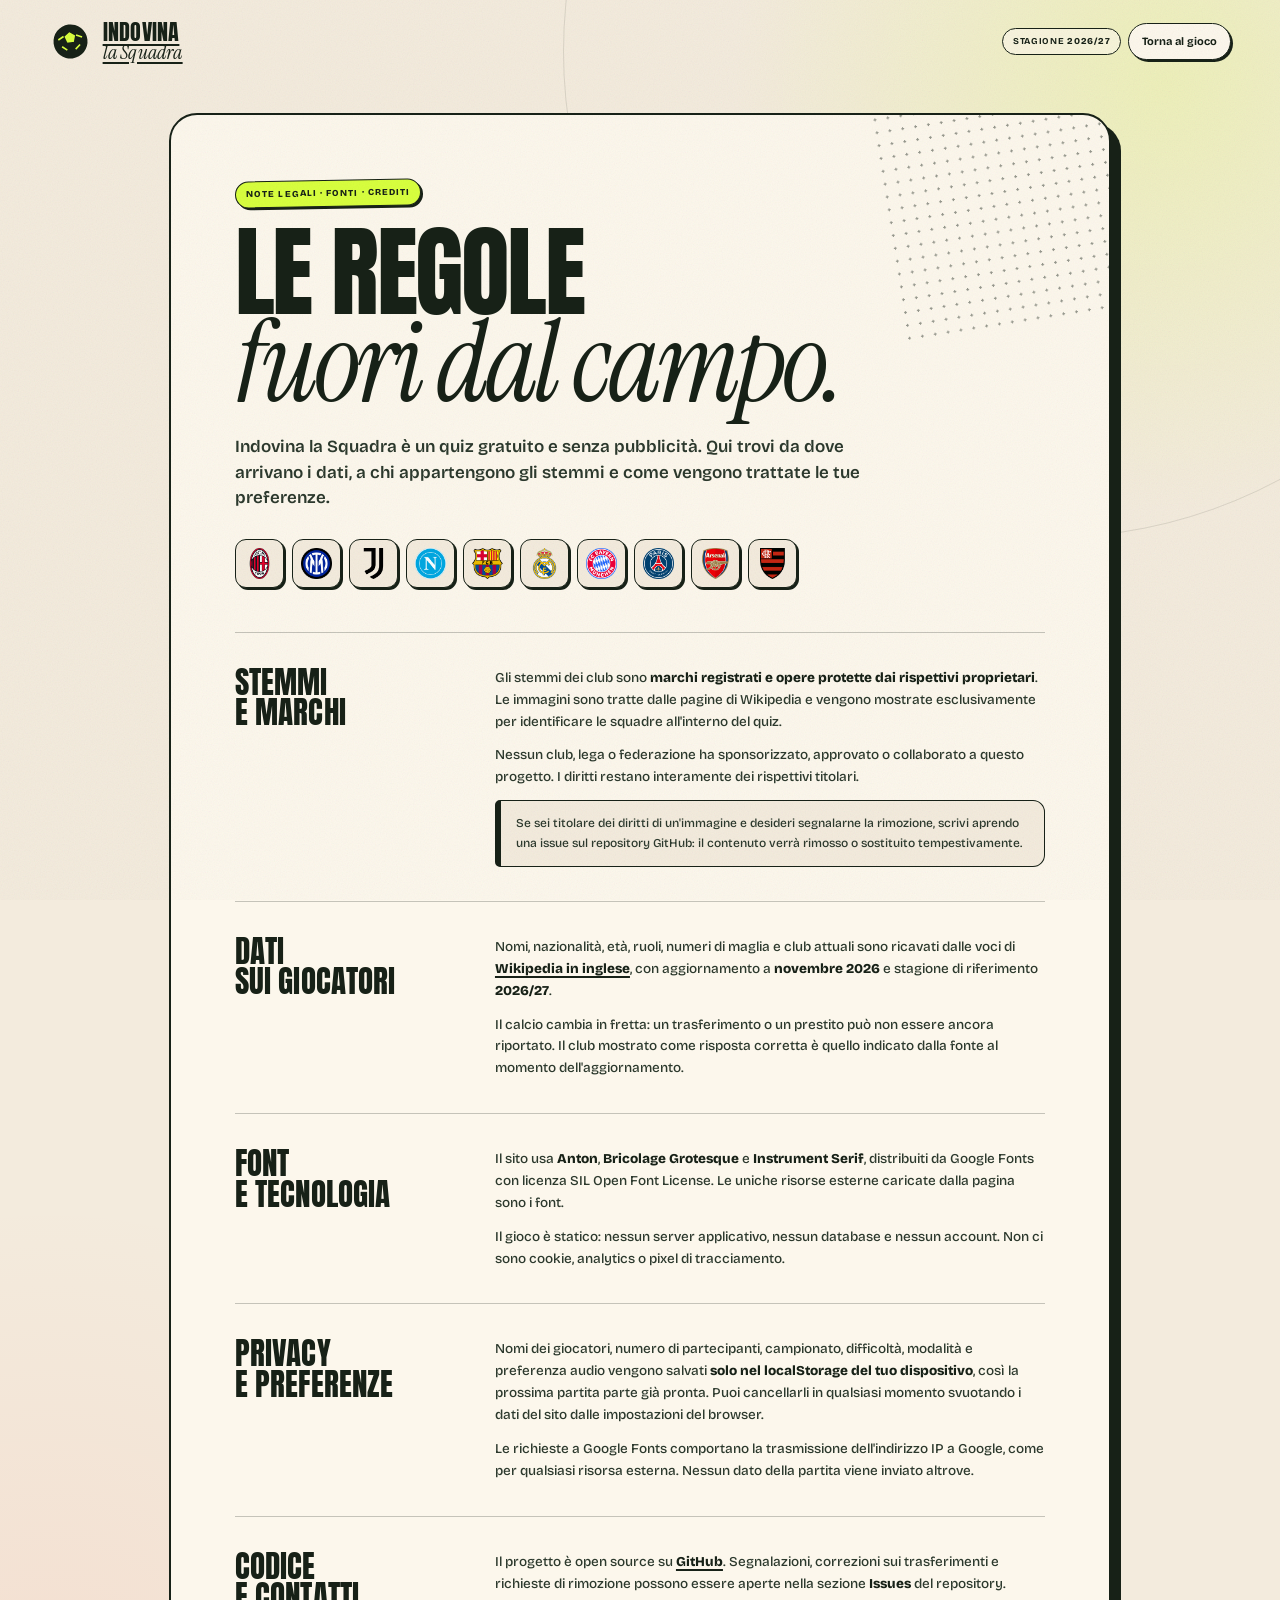
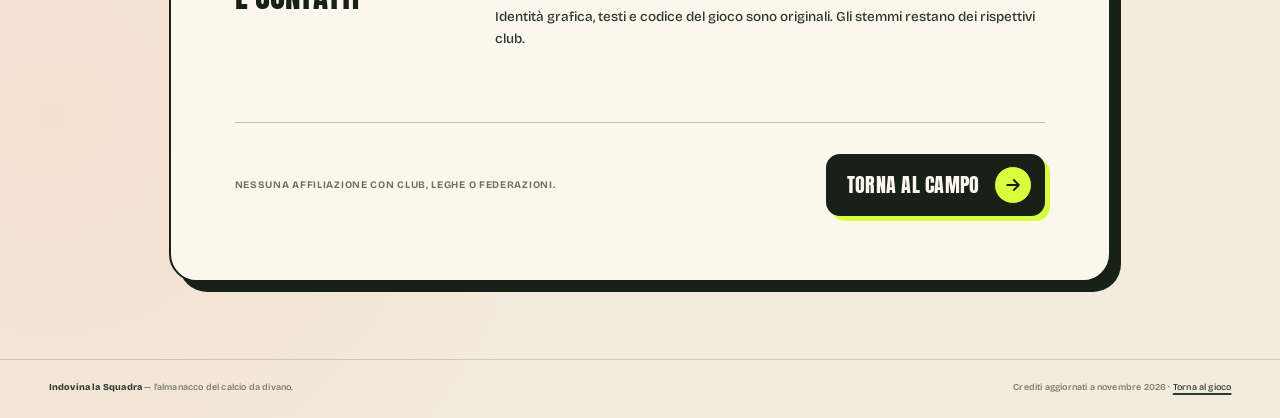
==== commit c6da437e: "Solo, modalita infinita, filtro campionato e loghi normalizzati" ====
--- a/credits.html
+++ b/credits.html
@@ -79,7 +79,7 @@
         <section class="legal-section">
           <h2>Privacy<br>e preferenze</h2>
           <div>
-            <p>Nomi dei giocatori, numero di partecipanti, difficoltà e preferenza audio vengono salvati <strong>solo nel localStorage del tuo dispositivo</strong>, così la prossima partita parte già pronta. Puoi cancellarli in qualsiasi momento svuotando i dati del sito dalle impostazioni del browser.</p>
+            <p>Nomi dei giocatori, numero di partecipanti, campionato, difficoltà, modalità e preferenza audio vengono salvati <strong>solo nel localStorage del tuo dispositivo</strong>, così la prossima partita parte già pronta. Puoi cancellarli in qualsiasi momento svuotando i dati del sito dalle impostazioni del browser.</p>
             <p>Le richieste a Google Fonts comportano la trasmissione dell'indirizzo IP a Google, come per qualsiasi risorsa esterna. Nessun dato della partita viene inviato altrove.</p>
           </div>
         </section>
--- a/styles.css
+++ b/styles.css
@@ -5322,6 +5322,258 @@
   }
 }
 
+.club-badge {
+  width: 46px;
+  height: 46px;
+  padding: 4px;
+  overflow: visible;
+  border-radius: 11px;
+}
+
+.club-badge img {
+  object-position: center;
+}
+
+.club-badge--large {
+  width: 56px;
+  height: 56px;
+  padding: 5px;
+}
+
+.answer {
+  overflow: visible;
+}
+
+.select-shell {
+  position: relative;
+}
+
+.league-select {
+  width: 100%;
+  min-height: 50px;
+  appearance: none;
+  -webkit-appearance: none;
+  padding: 0 44px 0 14px;
+  border: 1.7px solid var(--ink);
+  border-radius: 13px;
+  background: var(--paper);
+  color: var(--ink);
+  font-family: inherit;
+  font-size: 12px;
+  font-weight: 700;
+  line-height: 1.25;
+  cursor: pointer;
+  transition: background 0.18s, box-shadow 0.18s;
+}
+
+.league-select:hover {
+  background: var(--paper-2);
+}
+
+.league-select:focus-visible {
+  outline: 3px solid var(--coral);
+  outline-offset: 3px;
+}
+
+.select-chevron {
+  position: absolute;
+  top: 50%;
+  right: 13px;
+  display: grid;
+  width: 18px;
+  height: 18px;
+  place-items: center;
+  transform: translateY(-50%);
+  pointer-events: none;
+}
+
+.select-chevron svg {
+  width: 18px;
+  height: 18px;
+}
+
+.toggle-row {
+  display: flex;
+  align-items: center;
+  justify-content: space-between;
+  gap: 14px;
+  padding: 12px 14px;
+  border: 1.5px solid var(--line);
+  border-radius: 13px;
+  background: var(--paper);
+  cursor: pointer;
+}
+
+.toggle-copy {
+  display: flex;
+  min-width: 0;
+  flex-direction: column;
+  gap: 3px;
+}
+
+.toggle-row .field-hint {
+  margin: 0;
+}
+
+.toggle-input {
+  position: absolute;
+  width: 1px;
+  height: 1px;
+  overflow: hidden;
+  opacity: 0;
+  pointer-events: none;
+}
+
+.toggle-ui {
+  position: relative;
+  flex: none;
+  width: 48px;
+  height: 27px;
+  border: 1.7px solid var(--ink);
+  border-radius: 999px;
+  background: rgba(23, 33, 23, 0.09);
+  transition: background 0.2s;
+}
+
+.toggle-ui::after {
+  content: "";
+  position: absolute;
+  top: 3px;
+  left: 3px;
+  width: 17px;
+  height: 17px;
+  border: 1.5px solid var(--ink);
+  border-radius: 50%;
+  background: var(--paper-2);
+  transition: transform 0.22s var(--ease-spring), background 0.2s;
+}
+
+.toggle-input:checked + .toggle-ui {
+  background: var(--lime);
+}
+
+.toggle-input:checked + .toggle-ui::after {
+  transform: translateX(20px);
+  background: var(--ink);
+}
+
+.toggle-input:focus-visible + .toggle-ui {
+  outline: 3px solid var(--coral);
+  outline-offset: 3px;
+}
+
+.progress-lives {
+  display: flex;
+  min-height: 10px;
+  align-items: center;
+  gap: 5px;
+}
+
+.progress-lives[hidden],
+.progress-dots[hidden],
+#questionsSection[hidden],
+#soloSection[hidden] {
+  display: none !important;
+}
+
+.life {
+  color: var(--coral);
+  font-size: 16px;
+  line-height: 1;
+  filter: drop-shadow(1px 1px 0 var(--ink));
+  transition: color 0.2s, opacity 0.2s, transform 0.2s;
+}
+
+.life.is-lost {
+  color: rgba(23, 33, 23, 0.16);
+  filter: none;
+  transform: scale(0.85);
+}
+
+.setup-summary {
+  flex-wrap: wrap;
+}
+
+.start-button:disabled {
+  cursor: not-allowed;
+  filter: grayscale(0.5);
+  opacity: 0.55;
+  transform: none;
+  box-shadow: 4px 4px 0 var(--ink);
+}
+
+.rules-solo {
+  margin-top: 10px;
+  padding: 11px 13px;
+  border: 1.5px dashed var(--line);
+  border-radius: 11px;
+  background: rgba(216, 255, 62, 0.34);
+  font-size: 11px;
+  line-height: 1.5;
+}
+
+.rules-solo span {
+  font-weight: 800;
+  letter-spacing: 0.08em;
+  text-transform: uppercase;
+}
+
+.final-screen.is-solo .final-grid {
+  grid-template-columns: minmax(0, 640px);
+  justify-content: center;
+}
+
+.final-screen.is-solo .final-side {
+  display: none;
+}
+
+.final-screen.is-solo .final-winner {
+  width: 100%;
+  max-width: 640px;
+  margin: 0 auto;
+}
+
+.final-screen.is-solo .final-actions {
+  justify-content: center;
+}
+
+@media (max-width: 620px) {
+  .club-badge {
+    width: 40px;
+    height: 40px;
+    padding: 3.5px;
+  }
+
+  .club-badge--large {
+    width: 50px;
+    height: 50px;
+    padding: 4px;
+  }
+
+  .league-select {
+    min-height: 48px;
+    font-size: 11px;
+  }
+
+  .final-screen.is-solo .final-actions {
+    justify-content: stretch;
+  }
+}
+
+@media (max-width: 390px) {
+  .club-badge {
+    width: 34px;
+    height: 34px;
+    padding: 3px;
+  }
+
+  .club-badge--large {
+    width: 44px;
+    height: 44px;
+    padding: 4px;
+  }
+}
+
 @media (prefers-reduced-motion: reduce) {
   html {
     scroll-behavior: auto;
